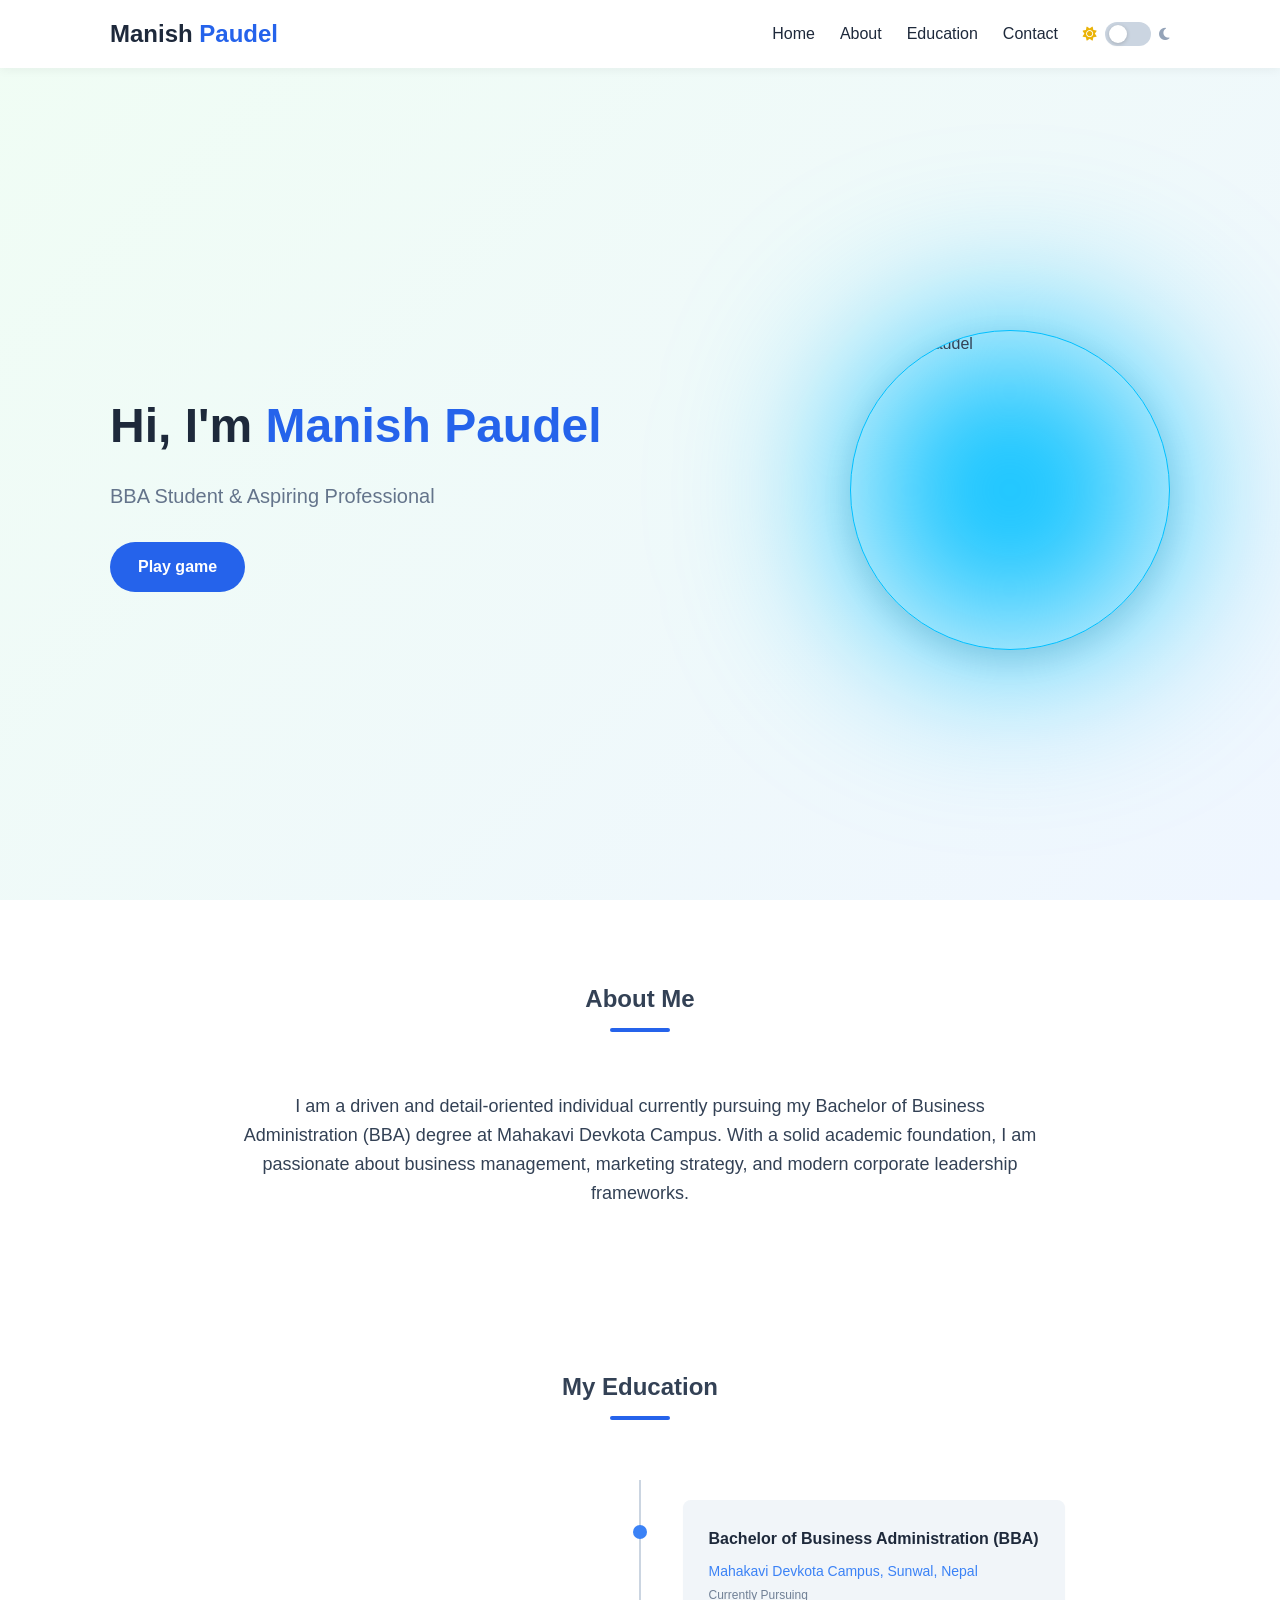
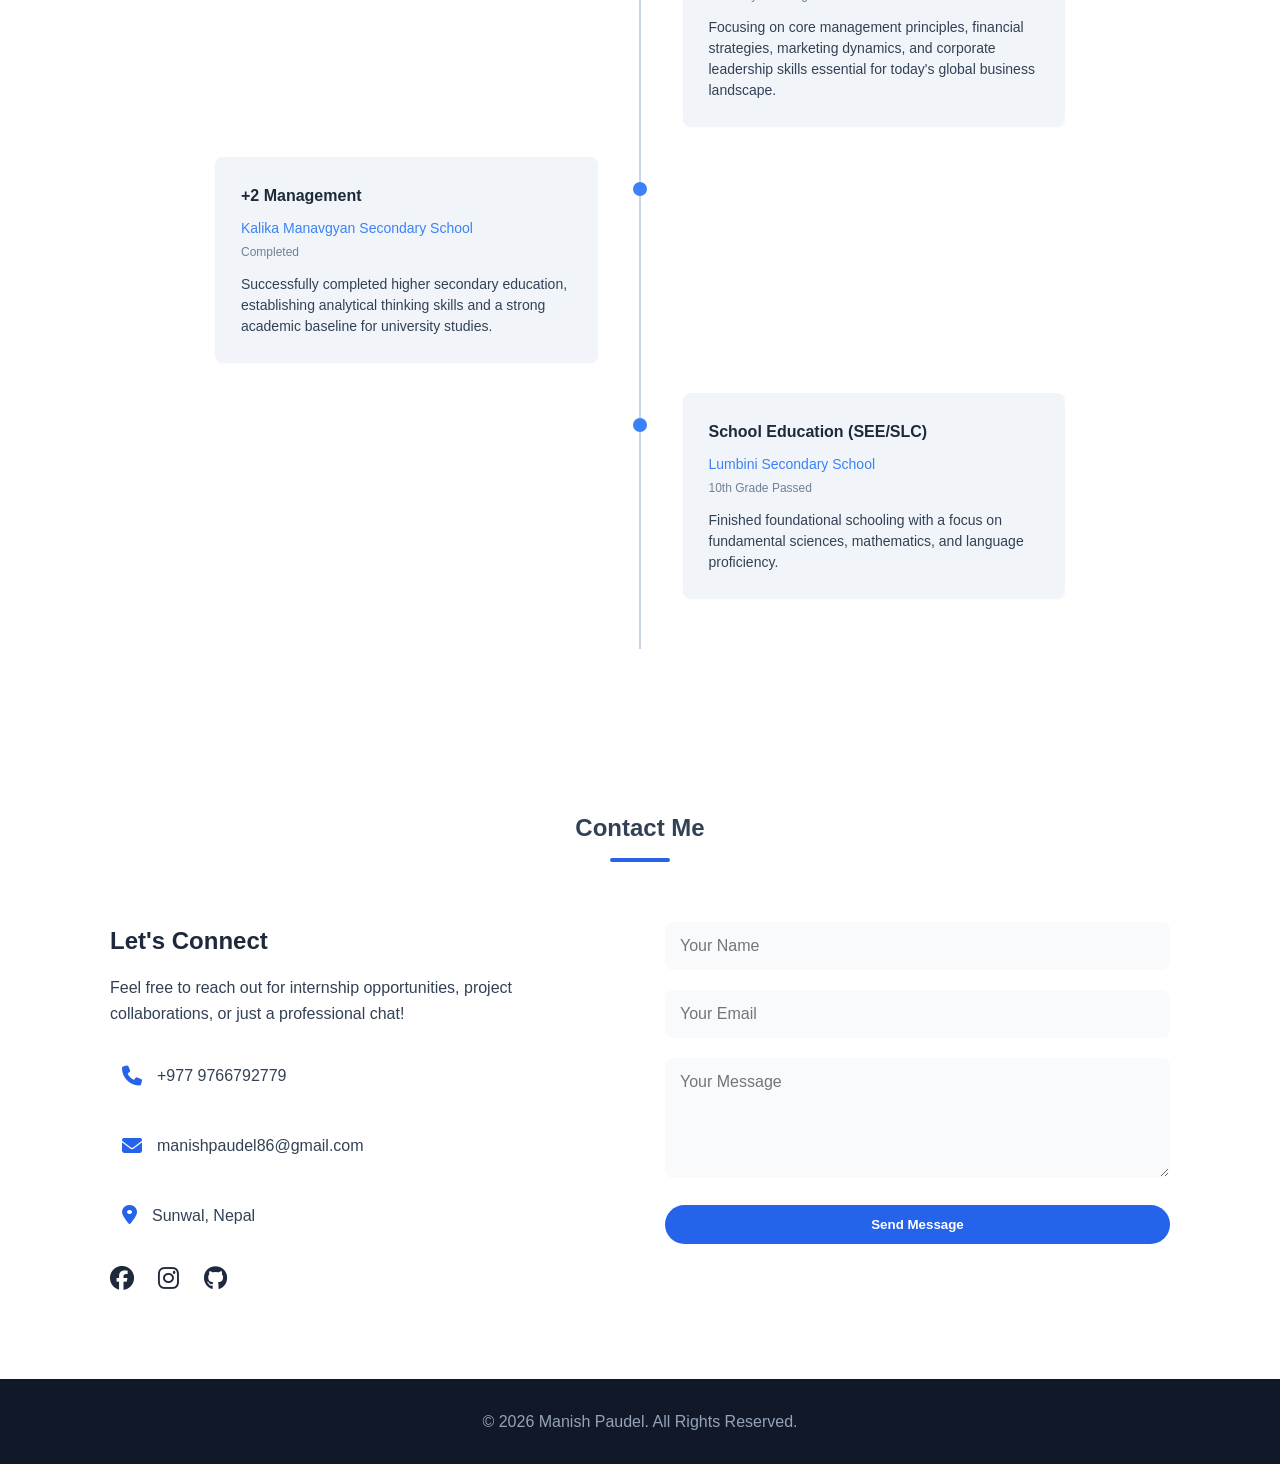
==== index.html @ f1aad5c8 "Launcching" ====
<!DOCTYPE html>
<html lang="en">
<head>
    <meta charset="UTF-8">
    <meta name="viewport" content="width=device-width, initial-scale=1.0">
    <title>Manish Paudel | Portfolio</title>
    <link rel="stylesheet" href="style.css">
    <link rel="stylesheet" href="https://cdnjs.cloudflare.com/ajax/libs/font-awesome/6.4.0/css/all.min.css">
</head>
<body>

    <header>
        <nav class="navbar">
            
            <button class="menu-toggle" id="mobile-menu-btn" aria-label="Toggle navigation Menu">
                <i class="fa-solid fa-bars"></i>
            </button>

            <div class="logo">Manish <span>Paudel</span></div>
            
            <div class="nav-controls-mobile">
                <i class="fa-solid fa-sun switch-label-icon sun"></i>
                <button id="theme-toggle-mobile" class="custom-switch-btn" aria-label="Toggle dark mode">
                    <span class="switch-knob"></span>
                </button>
                <i class="fa-solid fa-moon switch-label-icon moon"></i>
            </div>

            <ul class="nav-links" id="nav-menu">
                <li><a href="#hero" class="nav-item">Home</a></li>
                <li><a href="#about" class="nav-item">About</a></li>
                <li><a href="#education" class="nav-item">Education</a></li>
                <li><a href="#contact" class="nav-item">Contact</a></li>
                
                <li class="pc-theme-li">
                    <div class="switch-wrapper-pc">
                        <i class="fa-solid fa-sun switch-label-icon sun"></i>
                        <button id="theme-toggle" class="custom-switch-btn" aria-label="Toggle dark mode">
                            <span class="switch-knob"></span>
                        </button>
                        <i class="fa-solid fa-moon switch-label-icon moon"></i>
                    </div>
                </li>
            </ul>
        </nav>
    </header>

    <section id="hero" class="hero-section">
        <div class="hero-container">
            <div class="hero-text pop-up">
                <h1>Hi, I'm <span class="highlight">Manish Paudel</span></h1>
                <p>BBA Student & Aspiring Professional</p>
                <a href="game.html" class="btn">Play game</a>
            </div>
        <div class="floating-box">
            <div class="glow"></div>
                <div class="hero-image pop-up">
                    <img src="manish.jpg" alt="Manish Paudel" class="profile-pic">
            </div>
        </div>
    </div>
    </section>

    <section id="about" class="about-section text-center">
        <div class="container pop-up">
            <h2>About Me</h2>
            <div class="heading-line"></div>
            <p>I am a driven and detail-oriented individual currently pursuing my Bachelor of Business Administration (BBA) degree at Mahakavi Devkota Campus. With a solid academic foundation, I am passionate about business management, marketing strategy, and modern corporate leadership frameworks.</p>
        </div>
    </section>

    <section id="education" class="education-section">
        <div class="container">
            <h2 class="text-center pop-up">My Education</h2>
            <div class="heading-line pop-up"></div>
            
            <div class="screenshot-timeline">
                <div class="timeline-line"></div>

                <div class="timeline-item right pop-up">
                    <div class="timeline-dot"></div>
                    <div class="timeline-content-card">
                        <h3>Bachelor of Business Administration (BBA)</h3>
                        <p class="institute">Mahakavi Devkota Campus, Sunwal, Nepal</p>
                        <p class="status-date">Currently Pursuing</p>
                        <p class="desc">Focusing on core management principles, financial strategies, marketing dynamics, and corporate leadership skills essential for today's global business landscape.</p>
                    </div>
                </div>

                <div class="timeline-item left pop-up">
                    <div class="timeline-dot"></div>
                    <div class="timeline-content-card">
                        <h3>+2 Management</h3>
                        <p class="institute">Kalika Manavgyan Secondary School</p>
                        <p class="status-date">Completed</p>
                        <p class="desc">Successfully completed higher secondary education, establishing analytical thinking skills and a strong academic baseline for university studies.</p>
                    </div>
                </div>

                <div class="timeline-item right pop-up">
                    <div class="timeline-dot"></div>
                    <div class="timeline-content-card">
                        <h3>School Education (SEE/SLC)</h3>
                        <p class="institute">Lumbini Secondary School</p>
                        <p class="status-date">10th Grade Passed</p>
                        <p class="desc">Finished foundational schooling with a focus on fundamental sciences, mathematics, and language proficiency.</p>
                    </div>
                </div>
            </div>
        </div>
    </section>

    <section id="contact" class="contact-section">
        <div class="container">
            <h2 class="text-center pop-up">Contact Me</h2>
            <div class="heading-line pop-up"></div>
            
            <div class="contact-container">
                <div class="contact-info pop-up">
                    <h3>Let's Connect</h3>
                    <p>Feel free to reach out for internship opportunities, project collaborations, or just a professional chat!</p>
                    
                    <a href="tel:+9779766792779" class="info-item-link">
                        <div class="info-item">
                            <i class="fa-solid fa-phone"></i>
                            <span>+977 9766792779</span>
                        </div>
                    </a>

                    <a href="mailto:manishpaudel86@gmail.com" class="info-item-link">
                        <div class="info-item">
                            <i class="fa-solid fa-envelope"></i>
                            <span>manishpaudel86@gmail.com</span>
                        </div>
                    </a>

                    <a href="https://maps.google.com" target="_blank" class="info-item-link">
                        <div class="info-item">
                            <i class="fa-solid fa-location-dot"></i>
                            <span>Sunwal, Nepal</span>
                        </div>
                    </a>

                    <div class="socials">
                        <a href="https://www.facebook.com/Paudel.Maniesh.728?rdid=DaDuUuYW0V916UXG&share_url=https%3A%2F%2Fwww.facebook.com%2Fshare%2F18ASvov1TF%2F"><i class="fa-brands fa-facebook"></i></a>
                        <a href="https://www.instagram.com/maniesh_paudel?igsh=MThoaHVmcm05dXhycg%3D%3D"><i class="fa-brands fa-instagram"></i></a>
                        <a href="https://github.com/manishpaudel-hub"><i class="fa-brands fa-github"></i></a>
                    </div>
                </div>

                <form class="contact-form pop-up" onsubmit="event.preventDefault();">
                    <div class="form-group">
                        <input type="text" placeholder="Your Name" required>
                    </div>
                    <div class="form-group">
                        <input type="email" placeholder="Your Email" required>
                    </div>
                    <div class="form-group">
                        <textarea rows="5" placeholder="Your Message" required></textarea>
                    </div>
                    <button type="submit" class="btn block">Send Message</button>
                </form>
            </div>
        </div>
    </section>

    <footer>
        <div class="footer-content text-center">
            <p>© 2026 Manish Paudel. All Rights Reserved.</p>
        </div>
    </footer>

    <script src="script.js"></script>
</body>
</html>
---- style.css ----
/* --- Global Reset & Variables --- */
* {
    margin: 0;
    padding: 0;
    box-sizing: border-box;
    font-family: 'Segoe UI', Tahoma, Geneva, Verdana, sans-serif;
    scroll-behavior: smooth;
    transition: background-color 0.3s ease, color 0.3s ease, border-color 0.3s ease, transform 0.3s ease;
}

/* Eye-Friendly Light Variables */
:root {
    --primary-color: #2563eb; 
    --secondary-color: #1e293b; 
    --light-bg: #f8fafc;
    --text-color: #334155;
    --white: #ffffff;
    --navbar-bg: rgba(255, 255, 255, 0.95);
    --card-bg: #f1f5f9;                 /* Matches light grey background from screenshot */
    --card-border: transparent;
    --form-bg: #f8fafc;
    --switch-bg: #cbd5e1;
    --switch-knob-bg: #ffffff;
    --icon-sun-color: #eab308;
    --icon-moon-color: #94a3b8;
    --timeline-line-color: #cbd5e1;
}

/* Eye-Friendly Matte Dark Variables */
[data-theme="dark"] {
    --primary-color: #38bdf8;
    --secondary-color: #f8fafc;
    --light-bg: #121212;
    --text-color: #cbd5e1;
    --white: #1e1e1e;
    --navbar-bg: rgba(24, 24, 24, 0.96);
    --card-bg: #1e1e1e;                 /* Sleek dark cards */
    --card-border: rgba(255, 255, 255, 0.08);
    --form-bg: #2d2d2d;
    --switch-bg: #334155;
    --switch-knob-bg: #38bdf8;
    --icon-sun-color: #475569;
    --icon-moon-color: #38bdf8;
    --timeline-line-color: #334155;
}

body {
    background-color: var(--light-bg);
    color: var(--text-color);
    overflow-x: hidden;
    line-height: 1.6;
}

.container {
    max-width: 1100px;
    margin: 0 auto;
    padding: 80px 20px;
}

.text-center { text-align: center; }
.highlight { color: var(--primary-color); }

.heading-line {
    width: 60px;
    height: 4px;
    background-color: var(--primary-color);
    margin: 10px auto 60px auto;
    border-radius: 2px;
}

/* --- Header / Navbar Layout --- */
header {
    position: fixed;
    top: 0;
    width: 100%;
    background-color: var(--navbar-bg);
    box-shadow: 0 2px 10px rgba(0, 0, 0, 0.05);
    backdrop-filter: blur(8px);
    z-index: 1000;
}

.navbar {
    display: flex;
    justify-content: space-between;
    align-items: center;
    max-width: 1100px;
    margin: 0 auto;
    padding: 15px 20px;
}

.logo {
    font-size: 24px;
    font-weight: 700;
    color: var(--secondary-color);
}
.logo span { color: var(--primary-color); }

/* Hidden on desktop wrapper */
.nav-controls-mobile {
    display: none;
    align-items: center;
    gap: 8px;
}

.nav-links {
    display: flex;
    list-style: none;
    align-items: center;
}

.nav-links li { margin-left: 25px; }
.nav-links a {
    text-decoration: none;
    color: var(--secondary-color);
    font-weight: 500;
    transition: color 0.3s ease;
}
.nav-links a:hover { color: var(--primary-color); }

/* --- Theme Toggle Switch Design (With Symbols Adjacent) --- */
.switch-wrapper-pc {
    display: flex;
    align-items: center;
    gap: 8px;
}

.custom-switch-btn {
    position: relative;
    width: 46px;
    height: 24px;
    background-color: var(--switch-bg);
    border: none;
    border-radius: 20px;
    cursor: pointer;
    padding: 2px;
    display: flex;
    align-items: center;
}

.switch-knob {
    position: absolute;
    width: 18px;
    height: 18px;
    background-color: var(--switch-knob-bg);
    border-radius: 50%;
    box-shadow: 0 1px 4px rgba(0,0,0,0.2);
    /* FIXED LOGIC: Light Mode is on the Left default position */
    transform: translateX(2px); 
    transition: transform 0.25s cubic-bezier(0.4, 0, 0.2, 1);
}

/* FIXED LOGIC: Dark Mode active forces moving circle knob to the Right */
[data-theme="dark"] .switch-knob {
    transform: translateX(24px);
}

.switch-label-icon {
    font-size: 14px;
}
.switch-label-icon.sun { color: var(--icon-sun-color); }
.switch-label-icon.moon { color: var(--icon-moon-color); }

/* Hamburger Menu Icon */
.menu-toggle {
    display: none;
    font-size: 22px;
    background: none;
    border: none;
    color: var(--secondary-color);
    cursor: pointer;
}

/* --- Buttons --- */
.btn {
    display: inline-block;
    padding: 12px 28px;
    background-color: var(--primary-color);
    color: #ffffff !important;
    text-decoration: none;
    border-radius: 30px;
    font-weight: 600;
    border: none;
    cursor: pointer;
}
.btn:hover {
    transform: translateY(-3px);
    box-shadow: 0 5px 15px rgba(37, 99, 235, 0.3);
}
.btn.block { width: 100%; text-align: center; }

/* --- Hero Showcase Section --- */
.hero-section {
    min-height: 100vh;
    display: flex;
    align-items: center;
    background: linear-gradient(135deg, #f0fdf4 0%, #eff6ff 100%);
    padding-top: 80px;
}
[data-theme="dark"] .hero-section {
    background: linear-gradient(135deg, #121212 0%, #1c1c1c 100%);
}

.hero-container {
    display: flex;
    justify-content: space-between;
    align-items: center;
    max-width: 1100px;
    margin: 0 auto;
    padding: 0 20px;
    width: 100%;
}

.hero-text h1 {
    font-size: 48px;
    color: var(--secondary-color);
    margin-bottom: 15px;
}
.hero-text p {
    font-size: 20px;
    margin-bottom: 30px;
    color: #64748b;
}


.floating-box{
    position:relative;

    animation: float 4.5s ease-in-out infinite;
}


.glow{
    position:absolute;

    width:250px;
    height:250px;

    background:#00bfff;

    border-radius:50%;

    filter: blur(80px);

    opacity:200;

    top:50%;
    left:50%;

    transform:translate(-50%, -50%);

        box-shadow:
    0 0 40px #00bfff,
    0 0 80px #00bfff,
    0 0 120px #00bfff;
}

.hero-image {
    display: flex;
    justify-content: center;
    align-items: center;
    z-index: 1;
}

.profile-pic {
    width: 320px;
    height: 320px;
    object-fit: cover;
    box-shadow: 0 10px 30px rgba(0,0,0,0.1);
    border: 1px solid #00bfff;
    border-radius: 50%;
    animation: float 4.5s ease-in-out infinite;
}

@keyframes float {

    0%{
        transform: translateY(0px);
    }

    50%{
        transform: translateY(-30px);
    }

    100%{
        transform: translateY(0px);
    }
}

/* --- About Profile Layout --- */
.about-section { background-color: var(--white); }
.about-section p {
    max-width: 800px;
    margin: 0 auto;
    font-size: 18px;
    color: var(--text-color);
}

/* --- RE-CODED EDUCATION DESIGN MATCHING YOUR SCREENSHOT --- */
.education-section {
    background-color: var(--white);
    position: relative;
}
[data-theme="dark"] .education-section {
    background-color: var(--light-bg);
}

.screenshot-timeline {
    position: relative;
    max-width: 850px;
    margin: 0 auto;
    padding: 20px 0;
}

/* Vertical Center Line Spine */
.timeline-line {
    position: absolute;
    left: 50%;
    top: 0;
    bottom: 0;
    width: 2px;
    background-color: var(--timeline-line-color);
    transform: translateX(-50%);
}

.timeline-item {
    position: relative;
    width: 50%;
    margin-bottom: 30px;
}

/* Center circle Node Dots */
.timeline-dot {
    position: absolute;
    right: -7px;
    top: 25px;
    width: 14px;
    height: 14px;
    background-color: #3b82f6;
    border-radius: 50%;
    z-index: 5;
}
.timeline-item.right .timeline-dot {
    left: -7px;
    right: auto;
}

/* Content cards setup styling */
.timeline-content-card {
    background-color: var(--card-bg);
    padding: 25px;
    border-radius: 8px;
    border: 1px solid var(--card-border);
    width: 90%;
    box-shadow: 0 1px 3px rgba(0,0,0,0.02);
}

.timeline-item.left {
    left: 0;
    display: flex;
    justify-content: flex-start;
}
.timeline-item.right {
    left: 50%;
    display: flex;
    justify-content: flex-end;
}

.timeline-content-card h3 {
    font-size: 16px;
    color: var(--secondary-color);
    font-weight: 600;
    margin-bottom: 8px;
}
.timeline-content-card .institute {
    font-size: 14px;
    color: #3b82f6;              /* Precise blue color match from upload picture */
    font-weight: 500;
    margin-bottom: 4px;
}
.timeline-content-card .status-date {
    font-size: 12px;
    color: #718096;
    margin-bottom: 12px;
}
.timeline-content-card .desc {
    font-size: 14px;
    color: var(--text-color);
    line-height: 1.5;
}

/* --- Contact & App Handlers --- */
.contact-section { background-color: var(--white); }
[data-theme="dark"] .contact-section { background-color: var(--white); }
.contact-container {
    display: grid;
    grid-template-columns: 1fr 1fr;
    gap: 50px;
    margin-top: 20px;
}

.contact-info h3 { font-size: 24px; color: var(--secondary-color); margin-bottom: 15px; }
.contact-info p { margin-bottom: 25px; }

.info-item-link { text-decoration: none; color: inherit; }
.info-item {
    display: flex;
    align-items: center;
    margin-bottom: 20px;
    padding: 12px;
    border-radius: 8px;
}
.info-item-link:hover .info-item {
    background-color: var(--light-bg);
    color: var(--primary-color);
}
.info-item i { font-size: 20px; color: var(--primary-color); margin-right: 15px; }

.socials a {
    font-size: 24px;
    color: var(--secondary-color);
    margin-right: 20px;
}
.socials a:hover { color: var(--primary-color); }

.contact-form .form-group { margin-bottom: 20px; }
.contact-form input, .contact-form textarea {
    width: 100%;
    padding: 14px;
    border: 1px solid var(--card-border);
    border-radius: 8px;
    font-size: 16px;
    outline: none;
    background-color: var(--form-bg);
    color: var(--text-color);
}
.contact-form input:focus, .contact-form textarea:focus { border-color: var(--primary-color); }

/* --- Footer Area --- */
footer {
    background-color: #111827;
    color: #94a3b8;
    padding: 30px 20px;
}

/* --- Scroll Animation Framework --- */
.pop-up {
    opacity: 0;
    transform: translateY(30px);
    transition: opacity 0.5s ease, transform 0.5s ease;
}
.pop-up.active {
    opacity: 1;
    transform: translateY(0);
}

/* --- MOBILE & LAPTOP RESPONSIVE MEDIA BREAKPOINTS --- */
@media (max-width: 768px) {
    .container { padding: 50px 20px; }
    
    /* Config Layout swaps: Display mobile controls, activate layout toggling views */
    .pc-theme-li { display: none; }
    .menu-toggle { display: block; }
    .nav-controls-mobile { display: flex; }

    /* Order Adjustments: Switch on left, Logo middle, Controls right */
    .navbar {
        padding: 12px 15px;
    }
    .menu-toggle { order: 1; }
    .logo { order: 2; margin-left: 15px; margin-right: auto;}
    .nav-controls-mobile { order: 3; }

    .heading-line { margin-bottom: 45px; }

    /* FIXED: Mobile Navigation Menu takes up only 70% space partial size width drawer */
    .nav-links {
        position: absolute;
        top: 60px;
        left: -100%;
        width: 70%; /* Takes only partial screen width portion as requested */
        height: calc(100vh - 60px);
        background-color: var(--navbar-bg);
        flex-direction: column;
        align-items: flex-start;
        padding: 40px 30px;
        transition: left 0.35s cubic-bezier(0.4, 0, 0.2, 1);
        box-shadow: 5px 0 15px rgba(0, 0, 0, 0.1);
        border-top: 1px solid var(--card-border);
    }
    
    .nav-links.mobile-active { left: 0; }
    .nav-links li { margin: 15px 0; margin-left: 0; }
    .nav-links a { font-size: 18px; width: 100%; }

    /* Hero Responsive Blocks */
    .hero-container {
        flex-direction: column-reverse;
        text-align: center;
        padding-top: 20px;
        gap: 15px;
    }
    .hero-text h1 { font-size: 30px; }
    .hero-text p { font-size: 16px; }
    
    .hero-image { max-width: 240px; margin-bottom: 10px; }
    .profile-pic { width: 100%; height: auto; max-width: 240px; }

    /* Convert Education Spine Timeline layout to single linear full-column block row on mobile */
    .timeline-line { left: 16px; }
    .timeline-item { width: 100%; margin-bottom: 25px; }
    .timeline-item.left, .timeline-item.right { left: 0; justify-content: flex-end; }
    .timeline-content-card { width: calc(100% - 35px); }
    .timeline-dot { left: 9px !important; right: auto !important; top: 22px; }

    /* Form contact layout */
    .contact-container { grid-template-columns: 1fr; gap: 35px; }
    .contact-info { text-align: center; }
    .info-item { justify-content: center; }
}

@media (max-width: 480px) {
    .nav-links { width: 80%; } /* Handles ultra small device screen portions cleanly */
    .hero-text h1 { font-size: 24px; }
    .hero-image, .profile-pic { max-width: 180px; }
}
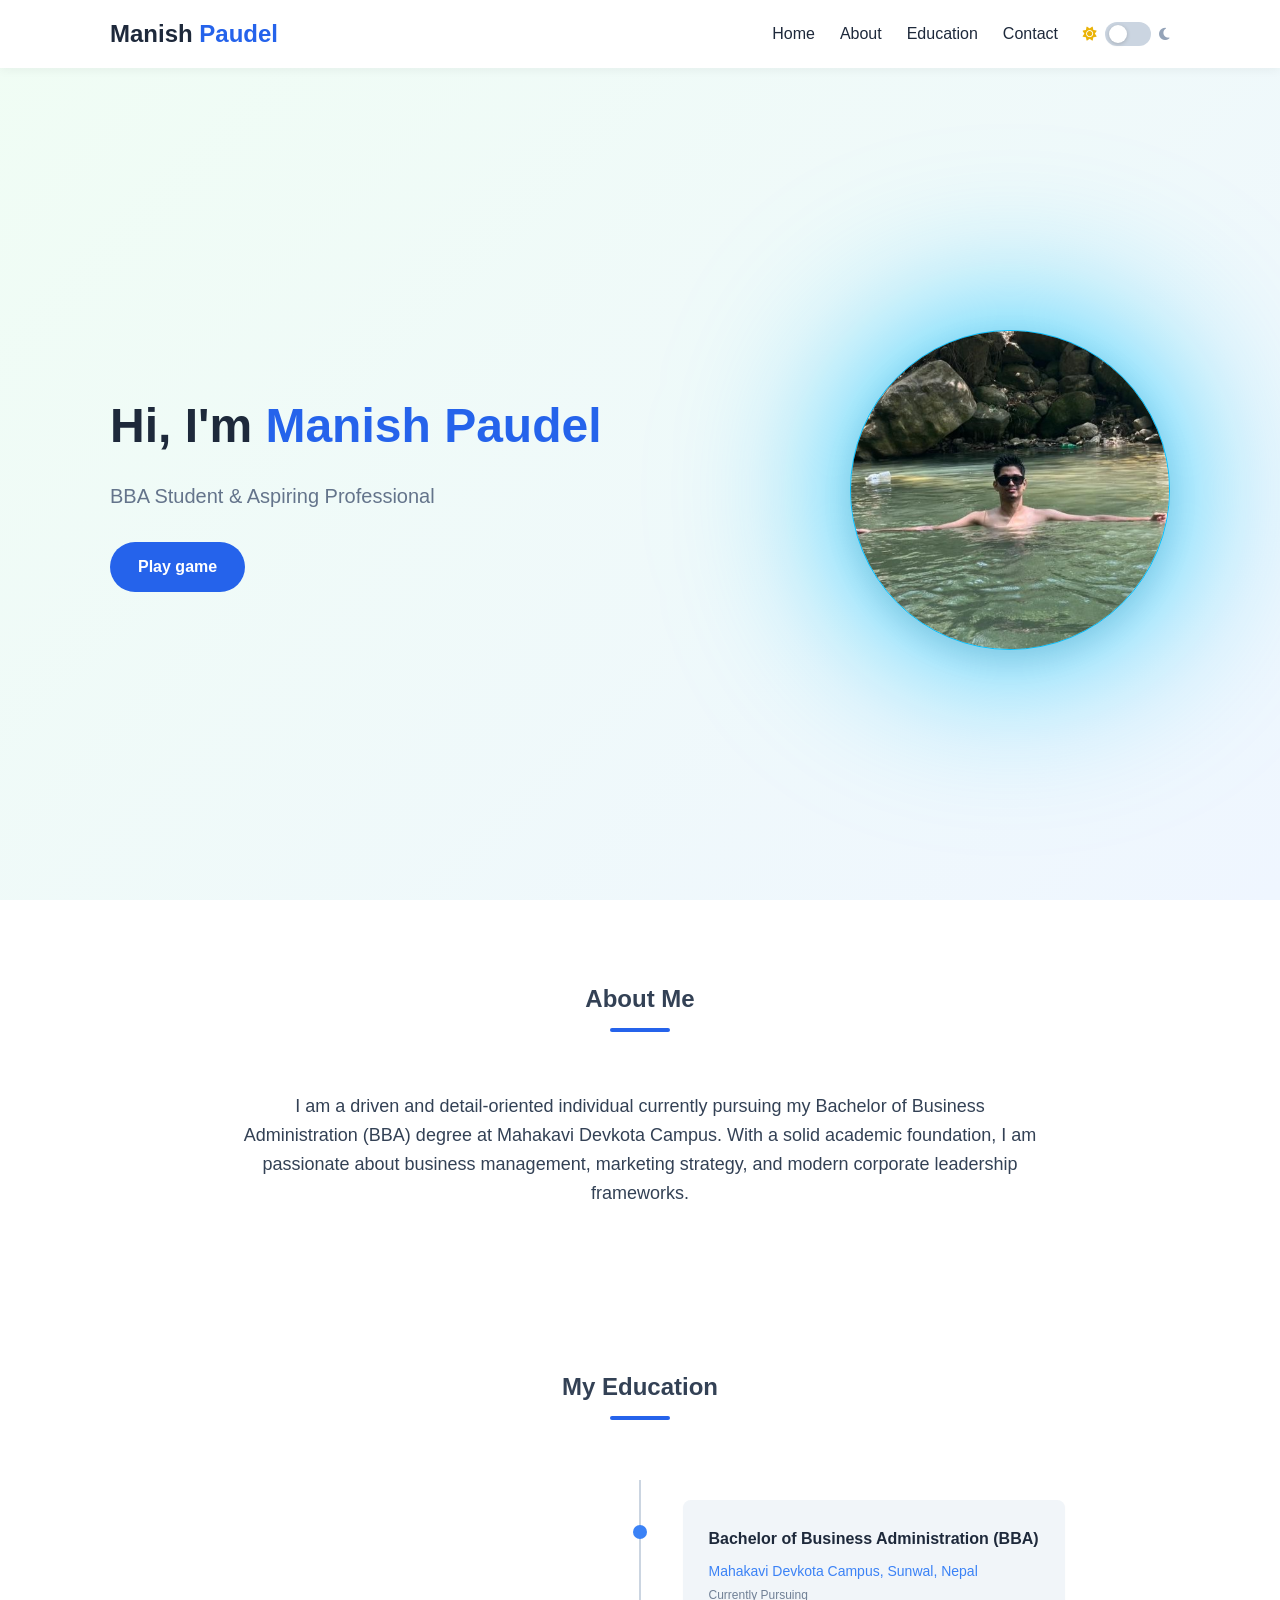
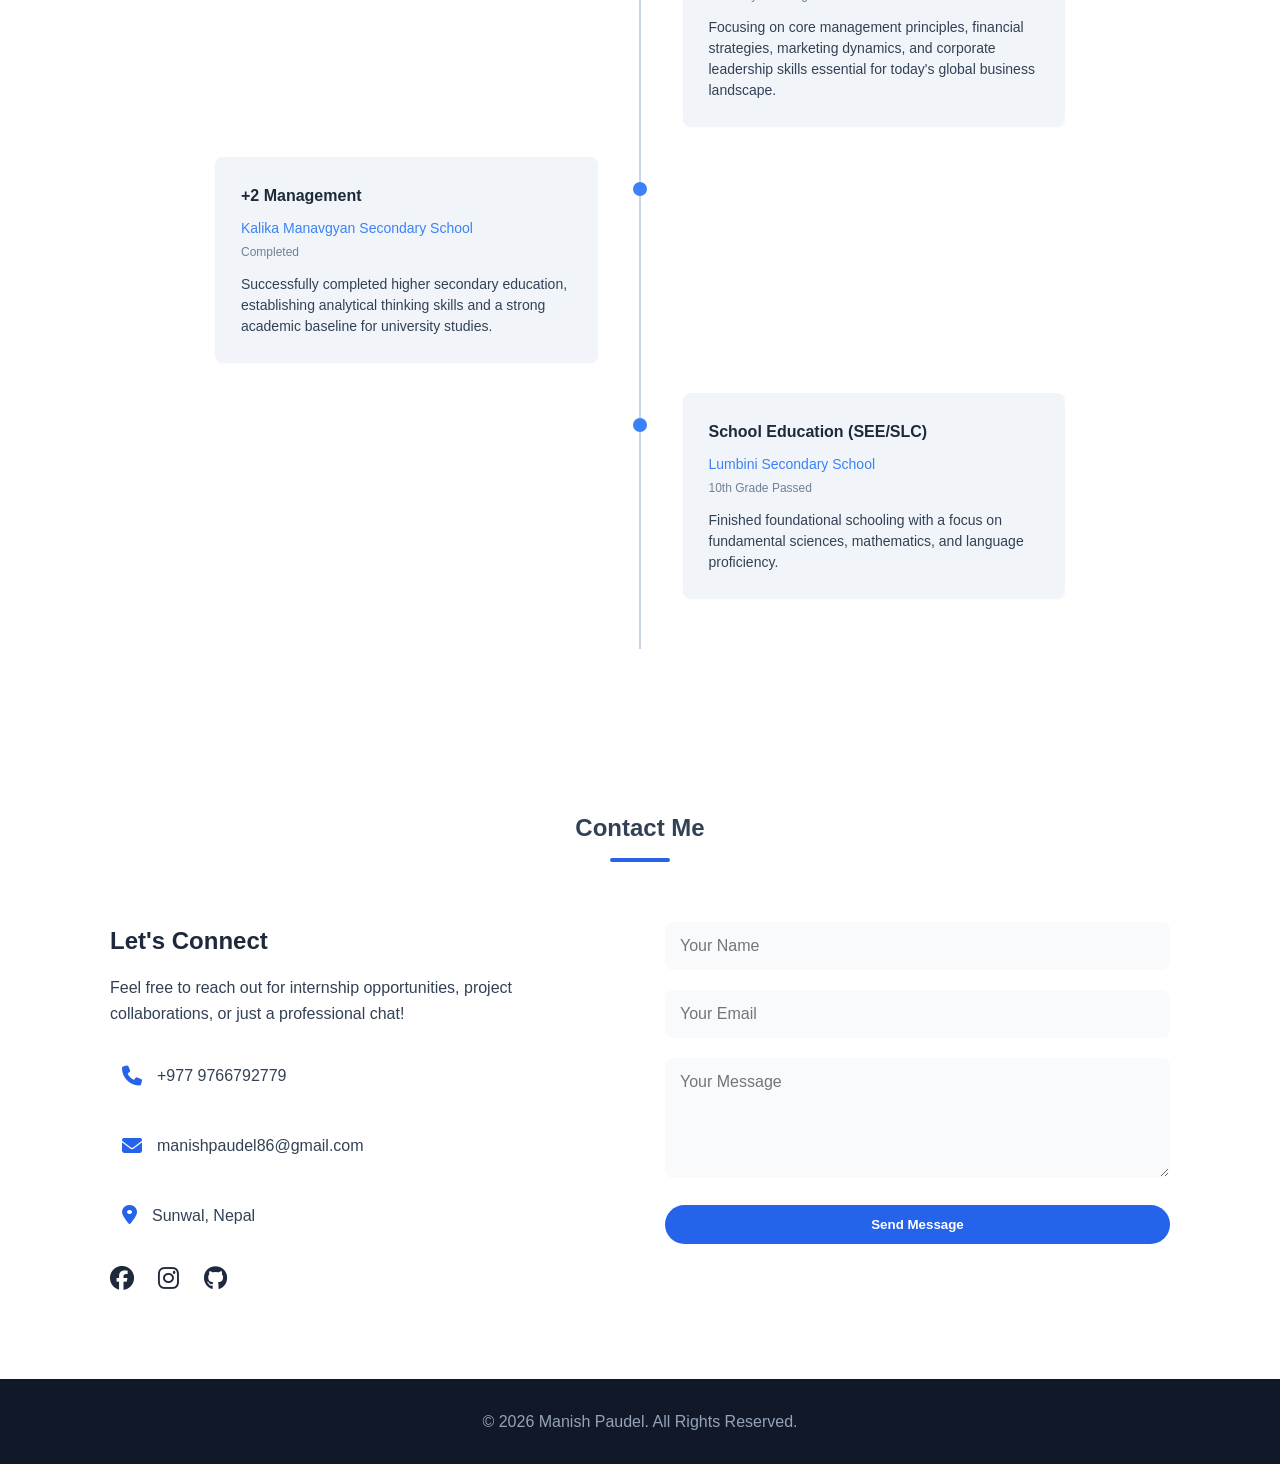
==== commit 9e1d501b: "Fix pic bug" ====
--- a/index.html
+++ b/index.html
@@ -55,7 +55,7 @@
         <div class="floating-box">
             <div class="glow"></div>
                 <div class="hero-image pop-up">
-                    <img src="manish.jpg" alt="Manish Paudel" class="profile-pic">
+                    <img src="manish.jpeg" alt="Manish Paudel" class="profile-pic">
             </div>
         </div>
     </div>
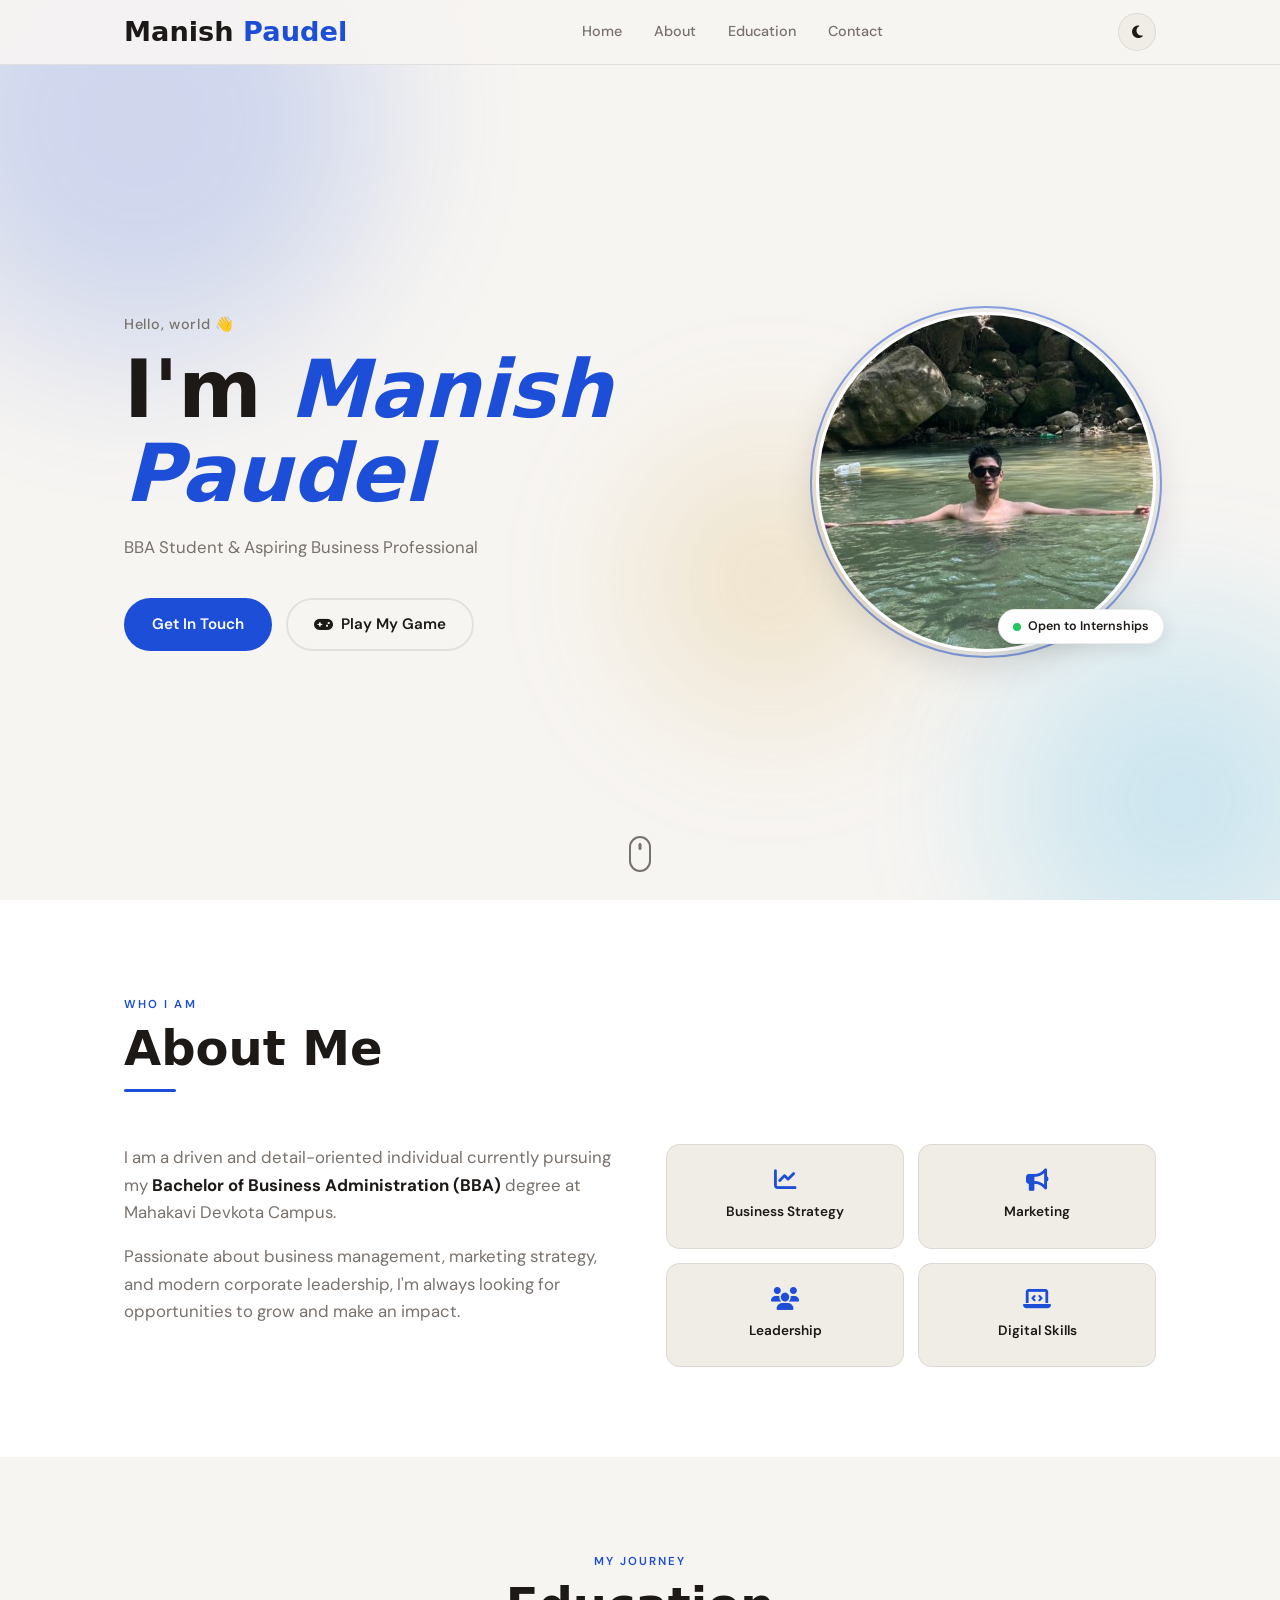
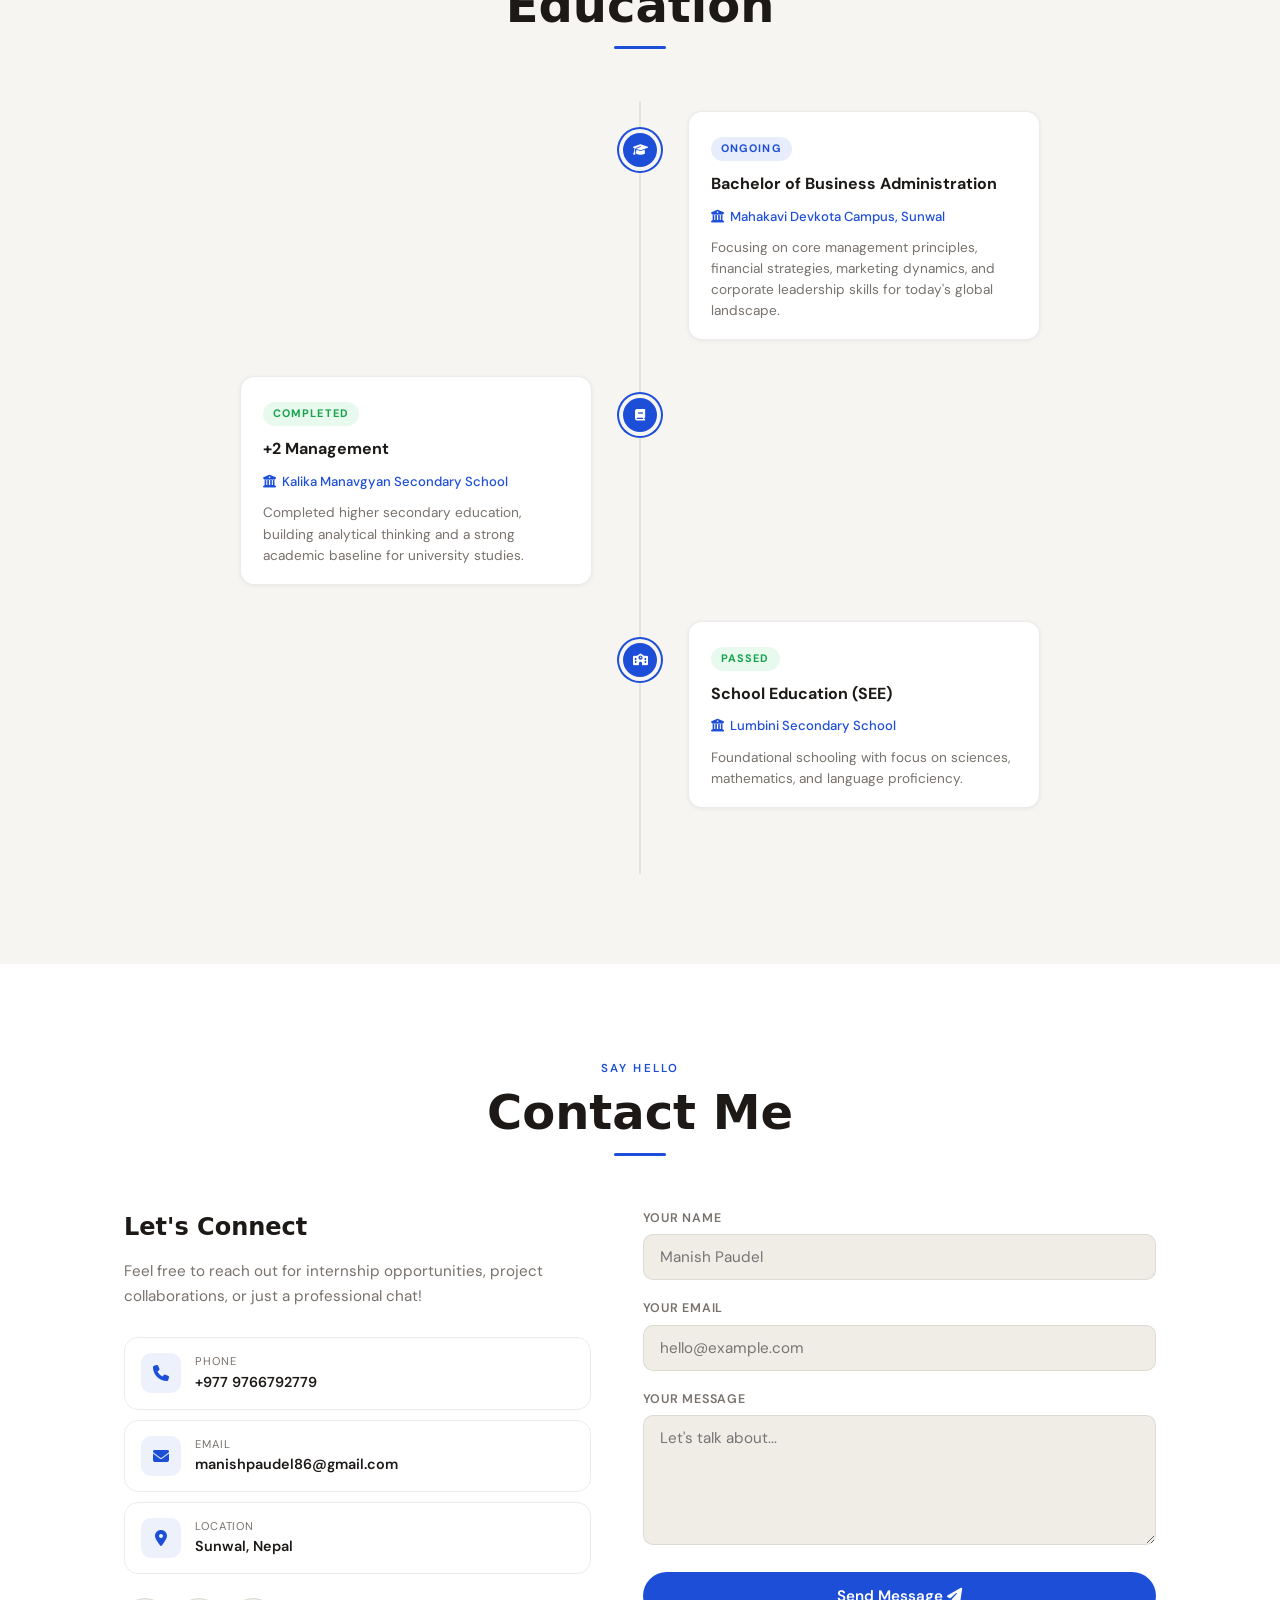
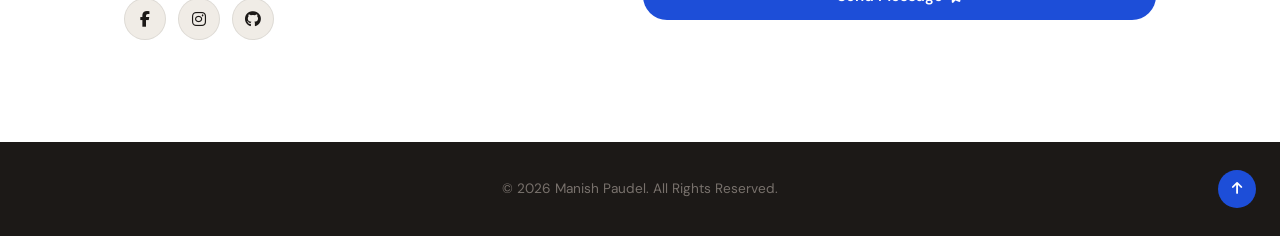
==== commit 52e5fb1c: "Launching new version" ====
--- a/index.html
+++ b/index.html
@@ -5,160 +5,241 @@
     <meta name="viewport" content="width=device-width, initial-scale=1.0">
     <title>Manish Paudel | Portfolio</title>
     <link rel="stylesheet" href="style.css">
+    <link rel="preconnect" href="https://fonts.googleapis.com">
+    <link rel="preconnect" href="https://fonts.gstatic.com" crossorigin>
+    <link href="https://fonts.googleapis.com/css2?family=Playfair+Display:wght@700;900&family=DM+Sans:wght@300;400;500;600&display=swap" rel="stylesheet">
     <link rel="stylesheet" href="https://cdnjs.cloudflare.com/ajax/libs/font-awesome/6.4.0/css/all.min.css">
 </head>
 <body>
 
+    <!-- ============ NAVBAR ============ -->
     <header>
         <nav class="navbar">
-            
             <button class="menu-toggle" id="mobile-menu-btn" aria-label="Toggle navigation Menu">
                 <i class="fa-solid fa-bars"></i>
             </button>
-
-            <div class="logo">Manish <span>Paudel</span></div>
-            
-            <div class="nav-controls-mobile">
-                <i class="fa-solid fa-sun switch-label-icon sun"></i>
-                <button id="theme-toggle-mobile" class="custom-switch-btn" aria-label="Toggle dark mode">
-                    <span class="switch-knob"></span>
+            <div class="logo">Manish<span> Paudel</span></div>
+            <ul class="nav-links" id="nav-menu">
+                <li><a href="#hero"      class="nav-item">Home</a></li>
+                <li><a href="#about"     class="nav-item">About</a></li>
+                <li><a href="#education" class="nav-item">Education</a></li>
+                <li><a href="#contact"   class="nav-item">Contact</a></li>
+            </ul>
+            <div class="nav-right">
+                <button id="theme-toggle" class="theme-btn" aria-label="Toggle dark mode">
+                    <i class="fa-solid fa-moon icon-moon"></i>
+                    <i class="fa-solid fa-sun icon-sun"></i>
                 </button>
-                <i class="fa-solid fa-moon switch-label-icon moon"></i>
-            </div>
-
-            <ul class="nav-links" id="nav-menu">
-                <li><a href="#hero" class="nav-item">Home</a></li>
-                <li><a href="#about" class="nav-item">About</a></li>
-                <li><a href="#education" class="nav-item">Education</a></li>
-                <li><a href="#contact" class="nav-item">Contact</a></li>
-                
-                <li class="pc-theme-li">
-                    <div class="switch-wrapper-pc">
-                        <i class="fa-solid fa-sun switch-label-icon sun"></i>
-                        <button id="theme-toggle" class="custom-switch-btn" aria-label="Toggle dark mode">
-                            <span class="switch-knob"></span>
-                        </button>
-                        <i class="fa-solid fa-moon switch-label-icon moon"></i>
-                    </div>
-                </li>
-            </ul>
+            </div>
         </nav>
     </header>
 
+    <!-- ============ HERO ============ -->
     <section id="hero" class="hero-section">
+        <!-- Decorative blobs (CSS-only, no JS cost) -->
+        <div class="blob blob-1" aria-hidden="true"></div>
+        <div class="blob blob-2" aria-hidden="true"></div>
+        <div class="blob blob-3" aria-hidden="true"></div>
+
         <div class="hero-container">
             <div class="hero-text pop-up">
-                <h1>Hi, I'm <span class="highlight">Manish Paudel</span></h1>
-                <p>BBA Student & Aspiring Professional</p>
-                <a href="game.html" class="btn">Play game</a>
-            </div>
-        <div class="floating-box">
-            <div class="glow"></div>
-                <div class="hero-image pop-up">
-                    <img src="manish.jpeg" alt="Manish Paudel" class="profile-pic">
-            </div>
-        </div>
-    </div>
-    </section>
-
-    <section id="about" class="about-section text-center">
-        <div class="container pop-up">
-            <h2>About Me</h2>
-            <div class="heading-line"></div>
-            <p>I am a driven and detail-oriented individual currently pursuing my Bachelor of Business Administration (BBA) degree at Mahakavi Devkota Campus. With a solid academic foundation, I am passionate about business management, marketing strategy, and modern corporate leadership frameworks.</p>
-        </div>
-    </section>
-
+                <p class="hero-eyebrow">Hello, world 👋</p>
+                <h1>I'm <span class="highlight">Manish<br>Paudel</span></h1>
+                <p class="hero-sub">BBA Student &amp; Aspiring Business Professional</p>
+                <div class="hero-cta-row">
+                    <a href="#contact" class="btn btn-primary">Get In Touch</a>
+                    <a href="game.html" class="btn btn-ghost">
+                        <i class="fa-solid fa-gamepad"></i> Play My Game
+                    </a>
+                </div>
+            </div>
+            <div class="hero-image-wrap pop-up">
+                <div class="avatar-ring"></div>
+                <div class="avatar-glow" aria-hidden="true"></div>
+                <img src="manish.jpeg" alt="Manish Paudel" class="profile-pic">
+                <div class="status-badge">
+                    <span class="status-dot"></span> Open to Internships
+                </div>
+            </div>
+        </div>
+
+        <div class="scroll-hint" aria-hidden="true">
+            <span></span>
+        </div>
+    </section>
+
+    <!-- ============ ABOUT ============ -->
+    <section id="about" class="about-section">
+        <div class="container">
+            <div class="section-header pop-up">
+                <span class="section-tag">Who I am</span>
+                <h2>About Me</h2>
+                <div class="heading-line"></div>
+            </div>
+            <div class="about-grid pop-up">
+                <div class="about-text">
+                    <p>I am a driven and detail-oriented individual currently pursuing my <strong>Bachelor of Business Administration (BBA)</strong> degree at Mahakavi Devkota Campus.</p>
+                    <p>Passionate about business management, marketing strategy, and modern corporate leadership, I'm always looking for opportunities to grow and make an impact.</p>
+                </div>
+                <div class="about-cards">
+                    <div class="skill-card">
+                        <i class="fa-solid fa-chart-line"></i>
+                        <span>Business Strategy</span>
+                    </div>
+                    <div class="skill-card">
+                        <i class="fa-solid fa-bullhorn"></i>
+                        <span>Marketing</span>
+                    </div>
+                    <div class="skill-card">
+                        <i class="fa-solid fa-users"></i>
+                        <span>Leadership</span>
+                    </div>
+                    <div class="skill-card">
+                        <i class="fa-solid fa-laptop-code"></i>
+                        <span>Digital Skills</span>
+                    </div>
+                </div>
+            </div>
+        </div>
+    </section>
+
+    <!-- ============ EDUCATION ============ -->
     <section id="education" class="education-section">
         <div class="container">
-            <h2 class="text-center pop-up">My Education</h2>
-            <div class="heading-line pop-up"></div>
-            
+            <div class="section-header pop-up text-center">
+                <span class="section-tag">My Journey</span>
+                <h2>Education</h2>
+                <div class="heading-line mx-auto"></div>
+            </div>
+
             <div class="screenshot-timeline">
                 <div class="timeline-line"></div>
 
                 <div class="timeline-item right pop-up">
-                    <div class="timeline-dot"></div>
+                    <div class="timeline-dot"><i class="fa-solid fa-graduation-cap"></i></div>
                     <div class="timeline-content-card">
-                        <h3>Bachelor of Business Administration (BBA)</h3>
-                        <p class="institute">Mahakavi Devkota Campus, Sunwal, Nepal</p>
-                        <p class="status-date">Currently Pursuing</p>
-                        <p class="desc">Focusing on core management principles, financial strategies, marketing dynamics, and corporate leadership skills essential for today's global business landscape.</p>
+                        <span class="edu-badge current">Ongoing</span>
+                        <h3>Bachelor of Business Administration</h3>
+                        <p class="institute"><i class="fa-solid fa-building-columns"></i> Mahakavi Devkota Campus, Sunwal</p>
+                        <p class="desc">Focusing on core management principles, financial strategies, marketing dynamics, and corporate leadership skills for today's global landscape.</p>
                     </div>
                 </div>
 
                 <div class="timeline-item left pop-up">
-                    <div class="timeline-dot"></div>
+                    <div class="timeline-dot"><i class="fa-solid fa-book"></i></div>
                     <div class="timeline-content-card">
+                        <span class="edu-badge done">Completed</span>
                         <h3>+2 Management</h3>
-                        <p class="institute">Kalika Manavgyan Secondary School</p>
-                        <p class="status-date">Completed</p>
-                        <p class="desc">Successfully completed higher secondary education, establishing analytical thinking skills and a strong academic baseline for university studies.</p>
+                        <p class="institute"><i class="fa-solid fa-building-columns"></i> Kalika Manavgyan Secondary School</p>
+                        <p class="desc">Completed higher secondary education, building analytical thinking and a strong academic baseline for university studies.</p>
                     </div>
                 </div>
 
                 <div class="timeline-item right pop-up">
-                    <div class="timeline-dot"></div>
+                    <div class="timeline-dot"><i class="fa-solid fa-school"></i></div>
                     <div class="timeline-content-card">
-                        <h3>School Education (SEE/SLC)</h3>
-                        <p class="institute">Lumbini Secondary School</p>
-                        <p class="status-date">10th Grade Passed</p>
-                        <p class="desc">Finished foundational schooling with a focus on fundamental sciences, mathematics, and language proficiency.</p>
-                    </div>
-                </div>
-            </div>
-        </div>
-    </section>
-
+                        <span class="edu-badge done">Passed</span>
+                        <h3>School Education (SEE)</h3>
+                        <p class="institute"><i class="fa-solid fa-building-columns"></i> Lumbini Secondary School</p>
+                        <p class="desc">Foundational schooling with focus on sciences, mathematics, and language proficiency.</p>
+                    </div>
+                </div>
+            </div>
+        </div>
+    </section>
+
+    <!-- ============ CONTACT ============ -->
     <section id="contact" class="contact-section">
         <div class="container">
-            <h2 class="text-center pop-up">Contact Me</h2>
-            <div class="heading-line pop-up"></div>
-            
+            <div class="section-header pop-up text-center">
+                <span class="section-tag">Say Hello</span>
+                <h2>Contact Me</h2>
+                <div class="heading-line mx-auto"></div>
+            </div>
+
             <div class="contact-container">
                 <div class="contact-info pop-up">
                     <h3>Let's Connect</h3>
                     <p>Feel free to reach out for internship opportunities, project collaborations, or just a professional chat!</p>
-                    
+
                     <a href="tel:+9779766792779" class="info-item-link">
                         <div class="info-item">
-                            <i class="fa-solid fa-phone"></i>
-                            <span>+977 9766792779</span>
+                            <div class="info-icon"><i class="fa-solid fa-phone"></i></div>
+                            <div>
+                                <small>Phone</small>
+                                <span>+977 9766792779</span>
+                            </div>
                         </div>
                     </a>
 
                     <a href="mailto:manishpaudel86@gmail.com" class="info-item-link">
                         <div class="info-item">
-                            <i class="fa-solid fa-envelope"></i>
-                            <span>manishpaudel86@gmail.com</span>
+                            <div class="info-icon"><i class="fa-solid fa-envelope"></i></div>
+                            <div>
+                                <small>Email</small>
+                                <span>manishpaudel86@gmail.com</span>
+                            </div>
                         </div>
                     </a>
 
-                    <a href="https://maps.google.com" target="_blank" class="info-item-link">
+                    <a href="https://maps.google.com/?q=Sunwal,Nepal" target="_blank" class="info-item-link">
                         <div class="info-item">
-                            <i class="fa-solid fa-location-dot"></i>
-                            <span>Sunwal, Nepal</span>
+                            <div class="info-icon"><i class="fa-solid fa-location-dot"></i></div>
+                            <div>
+                                <small>Location</small>
+                                <span>Sunwal, Nepal</span>
+                            </div>
                         </div>
                     </a>
 
                     <div class="socials">
-                        <a href="https://www.facebook.com/Paudel.Maniesh.728?rdid=DaDuUuYW0V916UXG&share_url=https%3A%2F%2Fwww.facebook.com%2Fshare%2F18ASvov1TF%2F"><i class="fa-brands fa-facebook"></i></a>
-                        <a href="https://www.instagram.com/maniesh_paudel?igsh=MThoaHVmcm05dXhycg%3D%3D"><i class="fa-brands fa-instagram"></i></a>
-                        <a href="https://github.com/manishpaudel-hub"><i class="fa-brands fa-github"></i></a>
-                    </div>
-                </div>
-
-                <form class="contact-form pop-up" onsubmit="event.preventDefault();">
+                        <a href="https://www.facebook.com/Paudel.Maniesh.728" aria-label="Facebook" target="_blank"><i class="fa-brands fa-facebook-f"></i></a>
+                        <a href="https://www.instagram.com/maniesh_paudel" aria-label="Instagram" target="_blank"><i class="fa-brands fa-instagram"></i></a>
+                        <a href="https://github.com/manishpaudel-hub" aria-label="GitHub" target="_blank"><i class="fa-brands fa-github"></i></a>
+                    </div>
+                </div>
+
+                <!-- 
+                    ========================================================
+                    HOW TO CONNECT THIS FORM TO RECEIVE EMAILS
+                    ========================================================
+                    Option A - Formspree (easiest, FREE):
+                    1. Go to https://formspree.io and sign up
+                    2. Create a new form, copy your form endpoint URL
+                    3. Replace action="YOUR_FORMSPREE_URL" below with it
+                    4. That's it! Submissions arrive in your email.
+
+                    Option B - EmailJS (free, no backend needed):
+                    1. Go to https://www.emailjs.com and sign up
+                    2. Connect your Gmail, create a template
+                    3. Use their JS SDK to send on submit (see script.js)
+
+                    Option C - Netlify Forms (if you host on Netlify, FREE):
+                    1. Host site on https://netlify.com (drag-and-drop deploy!)
+                    2. Add netlify attribute to your form tag: <form netlify>
+                    3. Netlify auto-captures all submissions in their dashboard
+                    ========================================================
+                -->
+                <form class="contact-form pop-up" id="contact-form"
+                      action="https://formspree.io/f/YOUR_FORM_ID"
+                      method="POST">
                     <div class="form-group">
-                        <input type="text" placeholder="Your Name" required>
+                        <label for="name">Your Name</label>
+                        <input type="text" id="name" name="name" placeholder="Manish Paudel" required>
                     </div>
                     <div class="form-group">
-                        <input type="email" placeholder="Your Email" required>
+                        <label for="email">Your Email</label>
+                        <input type="email" id="email" name="email" placeholder="hello@example.com" required>
                     </div>
                     <div class="form-group">
-                        <textarea rows="5" placeholder="Your Message" required></textarea>
-                    </div>
-                    <button type="submit" class="btn block">Send Message</button>
+                        <label for="message">Your Message</label>
+                        <textarea id="message" name="message" rows="5" placeholder="Let's talk about..." required></textarea>
+                    </div>
+                    <button type="submit" class="btn btn-primary block" id="submit-btn">
+                        <span class="btn-text">Send Message <i class="fa-solid fa-paper-plane"></i></span>
+                        <span class="btn-loading hidden"><i class="fa-solid fa-spinner fa-spin"></i> Sending…</span>
+                    </button>
+                    <p class="form-status" id="form-status" aria-live="polite"></p>
                 </form>
             </div>
         </div>
@@ -167,9 +248,10 @@
     <footer>
         <div class="footer-content text-center">
             <p>© 2026 Manish Paudel. All Rights Reserved.</p>
+            <a href="#hero" class="back-top" aria-label="Back to top"><i class="fa-solid fa-arrow-up"></i></a>
         </div>
     </footer>
 
     <script src="script.js"></script>
 </body>
-</html>+</html>
--- a/style.css
+++ b/style.css
@@ -1,525 +1,734 @@
-/* --- Global Reset & Variables --- */
-* {
-    margin: 0;
-    padding: 0;
+/* ============================================================
+   MANISH PAUDEL — PORTFOLIO CSS
+   Aesthetic: Editorial / Refined Minimal
+   Fonts: Playfair Display (headings) + DM Sans (body)
+   ============================================================ */
+
+/* ---------- Reset & Base ---------- */
+*, *::before, *::after {
+    margin: 0; padding: 0;
     box-sizing: border-box;
-    font-family: 'Segoe UI', Tahoma, Geneva, Verdana, sans-serif;
-    scroll-behavior: smooth;
-    transition: background-color 0.3s ease, color 0.3s ease, border-color 0.3s ease, transform 0.3s ease;
-}
-
-/* Eye-Friendly Light Variables */
+}
+
+/* GPU-composited transitions only — avoids layout/paint lag */
+* { transition: background-color .25s ease, color .25s ease, border-color .25s ease; }
+
+/* ---------- Design Tokens ---------- */
 :root {
-    --primary-color: #2563eb; 
-    --secondary-color: #1e293b; 
-    --light-bg: #f8fafc;
-    --text-color: #334155;
-    --white: #ffffff;
-    --navbar-bg: rgba(255, 255, 255, 0.95);
-    --card-bg: #f1f5f9;                 /* Matches light grey background from screenshot */
-    --card-border: transparent;
-    --form-bg: #f8fafc;
-    --switch-bg: #cbd5e1;
-    --switch-knob-bg: #ffffff;
-    --icon-sun-color: #eab308;
-    --icon-moon-color: #94a3b8;
-    --timeline-line-color: #cbd5e1;
-}
-
-/* Eye-Friendly Matte Dark Variables */
+    --c-bg:       #f7f5f2;
+    --c-surface:  #ffffff;
+    --c-card:     #f0ece6;
+    --c-border:   rgba(0,0,0,.08);
+    --c-text:     #1c1917;
+    --c-muted:    #78716c;
+    --c-accent:   #1d4ed8;
+    --c-accent2:  #0ea5e9;
+    --c-gold:     #ca8a04;
+    --navbar-bg:  rgba(247,245,242,.92);
+    --timeline-c: #d6d3cf;
+    --shadow-sm:  0 1px 4px rgba(0,0,0,.06);
+    --shadow-md:  0 4px 20px rgba(0,0,0,.10);
+    --shadow-lg:  0 12px 40px rgba(0,0,0,.14);
+    --r-card: 14px;
+    --r-pill: 100px;
+    --font-display: system-ui, -apple-system, BlinkMacSystemFont, sans-serif;
+    --font-body:    'DM Sans', 'Segoe UI', sans-serif;
+}
+
 [data-theme="dark"] {
-    --primary-color: #38bdf8;
-    --secondary-color: #f8fafc;
-    --light-bg: #121212;
-    --text-color: #cbd5e1;
-    --white: #1e1e1e;
-    --navbar-bg: rgba(24, 24, 24, 0.96);
-    --card-bg: #1e1e1e;                 /* Sleek dark cards */
-    --card-border: rgba(255, 255, 255, 0.08);
-    --form-bg: #2d2d2d;
-    --switch-bg: #334155;
-    --switch-knob-bg: #38bdf8;
-    --icon-sun-color: #475569;
-    --icon-moon-color: #38bdf8;
-    --timeline-line-color: #334155;
-}
+    --c-bg:       #0f0f0f;
+    --c-surface:  #181818;
+    --c-card:     #222222;
+    --c-border:   rgba(255,255,255,.07);
+    --c-text:     #f5f5f4;
+    --c-muted:    #a8a29e;
+    --c-accent:   #38bdf8;
+    --c-accent2:  #818cf8;
+    --navbar-bg:  rgba(15,15,15,.94);
+    --timeline-c: #2e2e2e;
+    --shadow-sm:  0 1px 4px rgba(0,0,0,.3);
+    --shadow-md:  0 4px 20px rgba(0,0,0,.4);
+    --shadow-lg:  0 12px 40px rgba(0,0,0,.5);
+}
+
+html { scroll-behavior: smooth; }
 
 body {
-    background-color: var(--light-bg);
-    color: var(--text-color);
+    font-family: var(--font-body);
+    background-color: var(--c-bg);
+    color: var(--c-text);
+    line-height: 1.65;
     overflow-x: hidden;
-    line-height: 1.6;
-}
-
-.container {
-    max-width: 1100px;
-    margin: 0 auto;
-    padding: 80px 20px;
-}
-
+    -webkit-font-smoothing: antialiased;
+}
+
+/* ---------- Utilities ---------- */
+.container { max-width: 1080px; margin: 0 auto; padding: 90px 24px; }
 .text-center { text-align: center; }
-.highlight { color: var(--primary-color); }
+.mx-auto { margin-left: auto; margin-right: auto; }
+.hidden { display: none !important; }
+.highlight { color: var(--c-accent); font-style: italic; }
+
+.section-tag {
+    display: inline-block;
+    font-size: .72rem;
+    font-weight: 600;
+    letter-spacing: .18em;
+    text-transform: uppercase;
+    color: var(--c-accent);
+    margin-bottom: 8px;
+}
+
+.section-header { margin-bottom: 52px; }
+.section-header h2 {
+    font-family: var(--font-display);
+    font-size: clamp(2rem, 5vw, 3rem);
+    font-weight: 900;
+    line-height: 1.1;
+    color: var(--c-text);
+}
 
 .heading-line {
-    width: 60px;
-    height: 4px;
-    background-color: var(--primary-color);
-    margin: 10px auto 60px auto;
+    width: 52px; height: 3px;
+    background: var(--c-accent);
     border-radius: 2px;
-}
-
-/* --- Header / Navbar Layout --- */
+    margin-top: 14px;
+}
+
+/* ---------- Buttons ---------- */
+.btn {
+    display: inline-flex;
+    align-items: center;
+    gap: 8px;
+    padding: 12px 26px;
+    font-family: var(--font-body);
+    font-size: .95rem;
+    font-weight: 600;
+    border-radius: var(--r-pill);
+    cursor: pointer;
+    border: 2px solid transparent;
+    text-decoration: none;
+    /* only transform — no layout repaint */
+    transition: transform .2s ease, box-shadow .2s ease, background-color .2s ease;
+    will-change: transform;
+}
+.btn:hover { transform: translateY(-2px); }
+.btn:active { transform: translateY(0); }
+
+.btn-primary {
+    background: var(--c-accent);
+    color: #fff !important;
+}
+.btn-primary:hover { box-shadow: 0 6px 24px rgba(29,78,216,.35); }
+
+.btn-ghost {
+    background: transparent;
+    border-color: var(--c-border);
+    color: var(--c-text) !important;
+}
+[data-theme="dark"] .btn-ghost { border-color: var(--c-border); }
+.btn-ghost:hover { border-color: var(--c-accent); color: var(--c-accent) !important; }
+
+.btn.block { width: 100%; justify-content: center; }
+
+/* ---------- NAVBAR ---------- */
 header {
-    position: fixed;
-    top: 0;
-    width: 100%;
-    background-color: var(--navbar-bg);
-    box-shadow: 0 2px 10px rgba(0, 0, 0, 0.05);
-    backdrop-filter: blur(8px);
+    position: fixed; top: 0; width: 100%;
+    background: var(--navbar-bg);
+    backdrop-filter: blur(14px);
+    -webkit-backdrop-filter: blur(14px);
+    border-bottom: 1px solid var(--c-border);
     z-index: 1000;
 }
 
 .navbar {
     display: flex;
+    align-items: center;
     justify-content: space-between;
-    align-items: center;
-    max-width: 1100px;
+    max-width: 1080px;
     margin: 0 auto;
-    padding: 15px 20px;
+    padding: 0 24px;
+    height: 64px;
+    gap: 16px;
 }
 
 .logo {
-    font-size: 24px;
-    font-weight: 700;
-    color: var(--secondary-color);
-}
-.logo span { color: var(--primary-color); }
-
-/* Hidden on desktop wrapper */
-.nav-controls-mobile {
-    display: none;
-    align-items: center;
-    gap: 8px;
-}
+    font-family: var(--font-display);
+    font-size: 1.7rem;
+    font-weight: 900;
+    color: var(--c-text);
+    text-decoration: none;
+    flex-shrink: 0;
+}
+.logo span { color: var(--c-accent); }
 
 .nav-links {
     display: flex;
     list-style: none;
+    gap: 4px;
     align-items: center;
-}
-
-.nav-links li { margin-left: 25px; }
+    margin: 0 auto;
+}
+
 .nav-links a {
+    display: block;
+    padding: 6px 14px;
+    font-size: .9rem;
+    font-weight: 500;
+    color: var(--c-muted);
     text-decoration: none;
-    color: var(--secondary-color);
-    font-weight: 500;
-    transition: color 0.3s ease;
-}
-.nav-links a:hover { color: var(--primary-color); }
-
-/* --- Theme Toggle Switch Design (With Symbols Adjacent) --- */
-.switch-wrapper-pc {
+    border-radius: var(--r-pill);
+    transition: color .2s, background .2s;
+}
+.nav-links a:hover { color: var(--c-text); background: var(--c-card); }
+
+.nav-right {
     display: flex;
     align-items: center;
-    gap: 8px;
-}
-
-.custom-switch-btn {
-    position: relative;
-    width: 46px;
-    height: 24px;
-    background-color: var(--switch-bg);
-    border: none;
-    border-radius: 20px;
+    gap: 10px;
+    flex-shrink: 0;
+}
+
+.theme-btn {
+    width: 38px; height: 38px;
+    border-radius: 50%;
+    border: 1px solid var(--c-border);
+    background: var(--c-card);
+    color: var(--c-text);
     cursor: pointer;
-    padding: 2px;
+    display: flex; align-items: center; justify-content: center;
+    font-size: .9rem;
+    transition: background .2s, transform .2s;
+}
+.theme-btn:hover { background: var(--c-accent); color: #fff; transform: rotate(20deg); }
+
+/* --- Theme Toggle Icon Visibility --- */
+
+/* 1. By default, hide the sun icon in light theme */
+body[data-theme="light"] #theme-toggle .icon-sun {
+    display: none;
+}
+body[data-theme="light"] #theme-toggle .icon-moon {
+    display: inline-block; /* Shows ONLY the moon icon */
+}
+
+/* 2. When dark theme is active, swap them */
+body[data-theme="dark"] #theme-toggle .icon-moon {
+    display: none;
+}
+body[data-theme="dark"] #theme-toggle .icon-sun {
+    display: inline-block; /* Shows ONLY the sun icon */
+}
+
+
+.menu-toggle {
+    display: none;
+    width: 38px; height: 38px;
+    background: var(--c-card);
+    border: 1px solid var(--c-border);
+    border-radius: 8px;
+    color: var(--c-text);
+    font-size: 1rem;
+    cursor: pointer;
+    align-items: center; justify-content: center;
+}
+
+/* ---------- HERO ---------- */
+.hero-section {
+    min-height: 100svh;
     display: flex;
     align-items: center;
-}
-
-.switch-knob {
+    padding-top: 64px;
+    position: relative;
+    overflow: hidden;
+    background: var(--c-bg);
+}
+
+/* Ambient blobs — CSS-only, no JS cost */
+.blob {
     position: absolute;
-    width: 18px;
-    height: 18px;
-    background-color: var(--switch-knob-bg);
-    border-radius: 50%;
-    box-shadow: 0 1px 4px rgba(0,0,0,0.2);
-    /* FIXED LOGIC: Light Mode is on the Left default position */
-    transform: translateX(2px); 
-    transition: transform 0.25s cubic-bezier(0.4, 0, 0.2, 1);
-}
-
-/* FIXED LOGIC: Dark Mode active forces moving circle knob to the Right */
-[data-theme="dark"] .switch-knob {
-    transform: translateX(24px);
-}
-
-.switch-label-icon {
-    font-size: 14px;
-}
-.switch-label-icon.sun { color: var(--icon-sun-color); }
-.switch-label-icon.moon { color: var(--icon-moon-color); }
-
-/* Hamburger Menu Icon */
-.menu-toggle {
-    display: none;
-    font-size: 22px;
-    background: none;
-    border: none;
-    color: var(--secondary-color);
-    cursor: pointer;
-}
-
-/* --- Buttons --- */
-.btn {
-    display: inline-block;
-    padding: 12px 28px;
-    background-color: var(--primary-color);
-    color: #ffffff !important;
-    text-decoration: none;
-    border-radius: 30px;
-    font-weight: 600;
-    border: none;
-    cursor: pointer;
-}
-.btn:hover {
-    transform: translateY(-3px);
-    box-shadow: 0 5px 15px rgba(37, 99, 235, 0.3);
-}
-.btn.block { width: 100%; text-align: center; }
-
-/* --- Hero Showcase Section --- */
-.hero-section {
-    min-height: 100vh;
-    display: flex;
-    align-items: center;
-    background: linear-gradient(135deg, #f0fdf4 0%, #eff6ff 100%);
-    padding-top: 80px;
-}
-[data-theme="dark"] .hero-section {
-    background: linear-gradient(135deg, #121212 0%, #1c1c1c 100%);
+    border-radius: 50%;
+    filter: blur(80px);
+    opacity: .18;
+    pointer-events: none;
+    will-change: transform;
+    animation: blobDrift 14s ease-in-out infinite alternate;
+}
+[data-theme="dark"] .blob { opacity: .12; }
+
+.blob-1 { width: 480px; height: 480px; background: var(--c-accent);  top: -120px; left: -100px; animation-duration: 16s; }
+.blob-2 { width: 360px; height: 360px; background: var(--c-accent2); bottom: -80px; right: -80px; animation-duration: 12s; animation-delay: -4s; }
+.blob-3 { width: 260px; height: 260px; background: var(--c-gold);    top: 50%; left: 50%;        animation-duration: 20s; animation-delay: -8s; }
+
+@keyframes blobDrift {
+    from { transform: translate(0, 0) scale(1); }
+    to   { transform: translate(30px, 25px) scale(1.06); }
 }
 
 .hero-container {
     display: flex;
     justify-content: space-between;
     align-items: center;
-    max-width: 1100px;
+    max-width: 1080px;
     margin: 0 auto;
-    padding: 0 20px;
+    padding: 48px 24px;
     width: 100%;
+    gap: 48px;
+    position: relative; z-index: 1;
+}
+
+.hero-eyebrow {
+    font-size: .9rem;
+    font-weight: 500;
+    color: var(--c-muted);
+    margin-bottom: 12px;
+    letter-spacing: .05em;
 }
 
 .hero-text h1 {
-    font-size: 48px;
-    color: var(--secondary-color);
-    margin-bottom: 15px;
-}
-.hero-text p {
-    font-size: 20px;
-    margin-bottom: 30px;
-    color: #64748b;
-}
-
-
-.floating-box{
-    position:relative;
-
-    animation: float 4.5s ease-in-out infinite;
-}
-
-
-.glow{
-    position:absolute;
-
-    width:250px;
-    height:250px;
-
-    background:#00bfff;
-
-    border-radius:50%;
-
-    filter: blur(80px);
-
-    opacity:200;
-
-    top:50%;
-    left:50%;
-
-    transform:translate(-50%, -50%);
-
-        box-shadow:
-    0 0 40px #00bfff,
-    0 0 80px #00bfff,
-    0 0 120px #00bfff;
-}
-
-.hero-image {
-    display: flex;
-    justify-content: center;
-    align-items: center;
-    z-index: 1;
+    font-family: var(--font-display);
+    font-size: clamp(2.6rem, 7vw, 5rem);
+    font-weight: 900;
+    line-height: 1.05;
+    color: var(--c-text);
+    margin-bottom: 18px;
+}
+
+.hero-sub {
+    font-size: 1.05rem;
+    color: var(--c-muted);
+    margin-bottom: 36px;
+    max-width: 380px;
+}
+
+.hero-cta-row { display: flex; gap: 14px; flex-wrap: wrap; }
+
+/* Avatar */
+.hero-image-wrap {
+    position: relative;
+    flex-shrink: 0;
+    width: clamp(220px, 30vw, 340px);
+    aspect-ratio: 1;
+    display: flex; align-items: center; justify-content: center;
+}
+
+.avatar-ring {
+    position: absolute; inset: -6px;
+    border-radius: 50%;
+    border: 2px solid var(--c-accent);
+    opacity: .5;
+    animation: ringPulse 3s ease-in-out infinite;
+}
+
+@keyframes ringPulse {
+    0%, 100% { transform: scale(1);    opacity: .5; }
+    50%       { transform: scale(1.04); opacity: .2; }
+}
+
+.avatar-glow {
+    position: absolute; inset: 10%;
+    border-radius: 50%;
+    background: radial-gradient(circle, var(--c-accent) 0%, transparent 70%);
+    opacity: .15;
+    filter: blur(24px);
 }
 
 .profile-pic {
-    width: 320px;
-    height: 320px;
+    width: 100%; height: 100%;
     object-fit: cover;
-    box-shadow: 0 10px 30px rgba(0,0,0,0.1);
-    border: 1px solid #00bfff;
-    border-radius: 50%;
-    animation: float 4.5s ease-in-out infinite;
+    border-radius: 50%;
+    border: 3px solid var(--c-surface);
+    box-shadow: var(--shadow-lg);
+    /* Float — only transform, no repaints */
+    animation: float 6s ease-in-out infinite;
+    will-change: transform;
+    position: relative; z-index: 1;
 }
 
 @keyframes float {
-
-    0%{
-        transform: translateY(0px);
-    }
-
-    50%{
-        transform: translateY(-30px);
-    }
-
-    100%{
-        transform: translateY(0px);
-    }
-}
-
-/* --- About Profile Layout --- */
-.about-section { background-color: var(--white); }
-.about-section p {
+    0%, 100% { transform: translateY(0); }
+    50%       { transform: translateY(-14px); }
+}
+
+.status-badge {
+    position: absolute;
+    bottom: 8px; right: -8px;
+    display: flex; align-items: center; gap: 7px;
+    background: var(--c-surface);
+    border: 1px solid var(--c-border);
+    border-radius: var(--r-pill);
+    padding: 6px 14px;
+    font-size: .78rem;
+    font-weight: 600;
+    color: var(--c-text);
+    box-shadow: var(--shadow-md);
+    white-space: nowrap;
+    z-index: 2;
+}
+
+.status-dot {
+    width: 8px; height: 8px;
+    border-radius: 50%;
+    background: #22c55e;
+    animation: pulse-dot 2s ease-in-out infinite;
+}
+@keyframes pulse-dot {
+    0%,100% { box-shadow: 0 0 0 0 rgba(34,197,94,.6); }
+    50%      { box-shadow: 0 0 0 5px rgba(34,197,94,0); }
+}
+
+/* Scroll hint */
+.scroll-hint {
+    position: absolute; bottom: 28px; left: 50%;
+    transform: translateX(-50%);
+    display: flex; flex-direction: column; align-items: center;
+}
+.scroll-hint span {
+    width: 22px; height: 36px;
+    border: 2px solid var(--c-muted);
+    border-radius: 12px;
+    display: block;
+    position: relative;
+}
+.scroll-hint span::after {
+    content: '';
+    position: absolute;
+    top: 5px; left: 50%;
+    transform: translateX(-50%);
+    width: 3px; height: 7px;
+    background: var(--c-muted);
+    border-radius: 2px;
+    animation: scrollBounce 1.6s ease-in-out infinite;
+}
+@keyframes scrollBounce {
+    0%,100% { opacity: 1; transform: translateX(-50%) translateY(0); }
+    50%      { opacity: .4; transform: translateX(-50%) translateY(10px); }
+}
+
+/* ---------- ABOUT ---------- */
+.about-section { background: var(--c-surface); }
+
+.about-grid {
+    display: grid;
+    grid-template-columns: 1fr 1fr;
+    gap: 52px;
+    align-items: start;
+}
+
+.about-text p {
+    font-size: 1.05rem;
+    color: var(--c-muted);
+    margin-bottom: 16px;
+}
+.about-text strong { color: var(--c-text); }
+
+.about-cards {
+    display: grid;
+    grid-template-columns: 1fr 1fr;
+    gap: 14px;
+}
+
+.skill-card {
+    display: flex; flex-direction: column; align-items: center; gap: 10px;
+    padding: 24px 16px;
+    background: var(--c-card);
+    border: 1px solid var(--c-border);
+    border-radius: var(--r-card);
+    text-align: center;
+    font-size: .85rem;
+    font-weight: 600;
+    color: var(--c-text);
+    transition: transform .2s, box-shadow .2s;
+}
+.skill-card:hover { transform: translateY(-3px); box-shadow: var(--shadow-md); }
+.skill-card i { font-size: 1.4rem; color: var(--c-accent); }
+
+/* ---------- EDUCATION ---------- */
+.education-section {
+    background: var(--c-bg);
+}
+
+.screenshot-timeline {
+    position: relative;
     max-width: 800px;
     margin: 0 auto;
-    font-size: 18px;
-    color: var(--text-color);
-}
-
-/* --- RE-CODED EDUCATION DESIGN MATCHING YOUR SCREENSHOT --- */
-.education-section {
-    background-color: var(--white);
-    position: relative;
-}
-[data-theme="dark"] .education-section {
-    background-color: var(--light-bg);
-}
-
-.screenshot-timeline {
-    position: relative;
-    max-width: 850px;
-    margin: 0 auto;
-    padding: 20px 0;
-}
-
-/* Vertical Center Line Spine */
+    padding: 10px 0 30px;
+}
+
 .timeline-line {
     position: absolute;
-    left: 50%;
-    top: 0;
-    bottom: 0;
-    width: 2px;
-    background-color: var(--timeline-line-color);
+    left: 50%; top: 0; bottom: 0;
+    width: 1px;
+    background: var(--timeline-c);
     transform: translateX(-50%);
 }
 
 .timeline-item {
     position: relative;
     width: 50%;
-    margin-bottom: 30px;
-}
-
-/* Center circle Node Dots */
+    margin-bottom: 36px;
+}
+
 .timeline-dot {
     position: absolute;
-    right: -7px;
-    top: 25px;
-    width: 14px;
-    height: 14px;
-    background-color: #3b82f6;
-    border-radius: 50%;
-    z-index: 5;
-}
-.timeline-item.right .timeline-dot {
-    left: -7px;
-    right: auto;
-}
-
-/* Content cards setup styling */
+    top: 22px;
+    width: 34px; height: 34px;
+    background: var(--c-accent);
+    border-radius: 50%;
+    display: flex; align-items: center; justify-content: center;
+    color: #fff;
+    font-size: .75rem;
+    box-shadow: 0 0 0 4px var(--c-bg), 0 0 0 6px var(--c-accent);
+    z-index: 2;
+}
+
+.timeline-item.left .timeline-dot  { right: -17px; }
+.timeline-item.right .timeline-dot { left: -17px; }
+
 .timeline-content-card {
-    background-color: var(--card-bg);
-    padding: 25px;
-    border-radius: 8px;
-    border: 1px solid var(--card-border);
-    width: 90%;
-    box-shadow: 0 1px 3px rgba(0,0,0,0.02);
-}
-
-.timeline-item.left {
-    left: 0;
-    display: flex;
-    justify-content: flex-start;
-}
-.timeline-item.right {
-    left: 50%;
-    display: flex;
-    justify-content: flex-end;
-}
-
-.timeline-content-card h3 {
-    font-size: 16px;
-    color: var(--secondary-color);
-    font-weight: 600;
-    margin-bottom: 8px;
-}
-.timeline-content-card .institute {
-    font-size: 14px;
-    color: #3b82f6;              /* Precise blue color match from upload picture */
+    background: var(--c-surface);
+    border: 1px solid var(--c-border);
+    border-radius: var(--r-card);
+    padding: 22px 22px 18px;
+    width: 88%;
+    box-shadow: var(--shadow-sm);
+    transition: transform .2s, box-shadow .2s;
+}
+.timeline-content-card:hover { transform: translateY(-3px); box-shadow: var(--shadow-md); }
+
+.timeline-item.left  { left: 0;   display: flex; justify-content: flex-start; }
+.timeline-item.right { left: 50%; display: flex; justify-content: flex-end; }
+
+.edu-badge {
+    display: inline-block;
+    font-size: .68rem;
+    font-weight: 700;
+    letter-spacing: .1em;
+    text-transform: uppercase;
+    padding: 3px 10px;
+    border-radius: var(--r-pill);
+    margin-bottom: 10px;
+}
+.edu-badge.current { background: rgba(29,78,216,.1);  color: var(--c-accent); }
+.edu-badge.done    { background: rgba(34,197,94,.1);  color: #16a34a; }
+[data-theme="dark"] .edu-badge.done { color: #4ade80; }
+
+.timeline-content-card h3 { font-size: 1rem; font-weight: 700; color: var(--c-text); margin-bottom: 8px; }
+
+.institute {
+    font-size: .82rem;
+    color: var(--c-accent);
     font-weight: 500;
-    margin-bottom: 4px;
-}
-.timeline-content-card .status-date {
-    font-size: 12px;
-    color: #718096;
-    margin-bottom: 12px;
-}
-.timeline-content-card .desc {
-    font-size: 14px;
-    color: var(--text-color);
-    line-height: 1.5;
-}
-
-/* --- Contact & App Handlers --- */
-.contact-section { background-color: var(--white); }
-[data-theme="dark"] .contact-section { background-color: var(--white); }
+    margin-bottom: 10px;
+    display: flex; align-items: center; gap: 6px;
+}
+
+.desc { font-size: .85rem; color: var(--c-muted); line-height: 1.55; }
+
+/* ---------- CONTACT ---------- */
+.contact-section { background: var(--c-surface); }
+
 .contact-container {
     display: grid;
-    grid-template-columns: 1fr 1fr;
-    gap: 50px;
-    margin-top: 20px;
-}
-
-.contact-info h3 { font-size: 24px; color: var(--secondary-color); margin-bottom: 15px; }
-.contact-info p { margin-bottom: 25px; }
-
-.info-item-link { text-decoration: none; color: inherit; }
+    grid-template-columns: 1fr 1.1fr;
+    gap: 52px;
+    align-items: start;
+}
+
+.contact-info h3 {
+    font-family: var(--font-display);
+    font-size: 1.5rem;
+    font-weight: 700;
+    margin-bottom: 12px;
+    color: var(--c-text);
+}
+.contact-info > p { font-size: .95rem; color: var(--c-muted); margin-bottom: 28px; }
+
+.info-item-link { text-decoration: none; display: block; }
+
 .info-item {
-    display: flex;
-    align-items: center;
-    margin-bottom: 20px;
-    padding: 12px;
-    border-radius: 8px;
+    display: flex; align-items: center; gap: 14px;
+    padding: 14px 16px;
+    border-radius: var(--r-card);
+    margin-bottom: 10px;
+    border: 1px solid var(--c-border);
+    transition: background .2s, transform .2s;
 }
 .info-item-link:hover .info-item {
-    background-color: var(--light-bg);
-    color: var(--primary-color);
-}
-.info-item i { font-size: 20px; color: var(--primary-color); margin-right: 15px; }
-
+    background: var(--c-card);
+    transform: translateX(4px);
+}
+
+.info-icon {
+    width: 40px; height: 40px; flex-shrink: 0;
+    background: rgba(29,78,216,.08);
+    border-radius: 10px;
+    display: flex; align-items: center; justify-content: center;
+    color: var(--c-accent);
+    font-size: 1rem;
+}
+
+.info-item small { display: block; font-size: .7rem; color: var(--c-muted); text-transform: uppercase; letter-spacing: .08em; }
+.info-item span  { display: block; font-size: .9rem; font-weight: 600; color: var(--c-text); }
+
+.socials {
+    display: flex; gap: 12px;
+    margin-top: 24px;
+}
 .socials a {
-    font-size: 24px;
-    color: var(--secondary-color);
-    margin-right: 20px;
-}
-.socials a:hover { color: var(--primary-color); }
-
-.contact-form .form-group { margin-bottom: 20px; }
-.contact-form input, .contact-form textarea {
+    width: 42px; height: 42px;
+    border-radius: 50%;
+    background: var(--c-card);
+    border: 1px solid var(--c-border);
+    display: flex; align-items: center; justify-content: center;
+    color: var(--c-text);
+    font-size: 1rem;
+    text-decoration: none;
+    transition: background .2s, color .2s, transform .2s;
+}
+.socials a:hover { background: var(--c-accent); color: #fff; transform: translateY(-3px); }
+
+/* Contact form */
+.contact-form .form-group { margin-bottom: 18px; }
+
+.contact-form label {
+    display: block;
+    font-size: .78rem;
+    font-weight: 600;
+    letter-spacing: .06em;
+    text-transform: uppercase;
+    color: var(--c-muted);
+    margin-bottom: 6px;
+}
+
+.contact-form input,
+.contact-form textarea {
     width: 100%;
-    padding: 14px;
-    border: 1px solid var(--card-border);
-    border-radius: 8px;
-    font-size: 16px;
+    padding: 12px 16px;
+    border: 1px solid var(--c-border);
+    border-radius: 10px;
+    font-size: .95rem;
+    font-family: var(--font-body);
+    background: var(--c-card);
+    color: var(--c-text);
     outline: none;
-    background-color: var(--form-bg);
-    color: var(--text-color);
-}
-.contact-form input:focus, .contact-form textarea:focus { border-color: var(--primary-color); }
-
-/* --- Footer Area --- */
+    transition: border-color .2s, box-shadow .2s;
+}
+.contact-form input:focus,
+.contact-form textarea:focus {
+    border-color: var(--c-accent);
+    box-shadow: 0 0 0 3px rgba(29,78,216,.12);
+}
+.contact-form textarea { resize: vertical; min-height: 130px; }
+
+.form-status {
+    margin-top: 12px;
+    font-size: .88rem;
+    font-weight: 500;
+    min-height: 20px;
+}
+.form-status.success { color: #16a34a; }
+.form-status.error   { color: #dc2626; }
+
+/* ---------- FOOTER ---------- */
 footer {
-    background-color: #111827;
-    color: #94a3b8;
-    padding: 30px 20px;
-}
-
-/* --- Scroll Animation Framework --- */
+    background: var(--c-text);
+    color: var(--c-muted);
+    padding: 36px 24px;
+}
+.footer-content {
+    display: flex; flex-direction: column; align-items: center; gap: 10px;
+    position: relative;
+}
+.footer-logo { color: #fff; }
+footer p { font-size: .85rem; }
+
+.back-top {
+    position: absolute; right: 0; top: 50%;
+    transform: translateY(-50%);
+    width: 38px; height: 38px;
+    background: var(--c-accent);
+    border-radius: 50%;
+    display: flex; align-items: center; justify-content: center;
+    color: #fff;
+    text-decoration: none;
+    font-size: .85rem;
+    transition: transform .2s, box-shadow .2s;
+}
+.back-top:hover { transform: translateY(calc(-50% - 3px)); box-shadow: 0 6px 20px rgba(29,78,216,.45); }
+
+/* ---------- SCROLL POP-UP ---------- */
 .pop-up {
     opacity: 0;
-    transform: translateY(30px);
-    transition: opacity 0.5s ease, transform 0.5s ease;
-}
-.pop-up.active {
-    opacity: 1;
-    transform: translateY(0);
-}
-
-/* --- MOBILE & LAPTOP RESPONSIVE MEDIA BREAKPOINTS --- */
+    transform: translateY(24px);
+    transition: opacity .55s ease, transform .55s ease;
+    /* transform is GPU-composited: no layout cost */
+}
+.pop-up.active { opacity: 1; transform: translateY(0); }
+
+/* ---------- RESPONSIVE ---------- */
+@media (max-width: 900px) {
+    .about-grid { grid-template-columns: 1fr; gap: 36px; }
+    .contact-container { grid-template-columns: 1fr; gap: 36px; }
+}
+
 @media (max-width: 768px) {
-    .container { padding: 50px 20px; }
-    
-    /* Config Layout swaps: Display mobile controls, activate layout toggling views */
-    .pc-theme-li { display: none; }
-    .menu-toggle { display: block; }
-    .nav-controls-mobile { display: flex; }
-
-    /* Order Adjustments: Switch on left, Logo middle, Controls right */
-    .navbar {
-        padding: 12px 15px;
-    }
-    .menu-toggle { order: 1; }
-    .logo { order: 2; margin-left: 15px; margin-right: auto;}
-    .nav-controls-mobile { order: 3; }
-
-    .heading-line { margin-bottom: 45px; }
-
-    /* FIXED: Mobile Navigation Menu takes up only 70% space partial size width drawer */
+    /* Nav */
+    .menu-toggle { display: flex; order: 1; }
+    .logo { order: 2; }
+    .nav-right { order: 3; }
+    .nav-game-btn span { display: none; }   /* hide label on small screens */
+
     .nav-links {
-        position: absolute;
-        top: 60px;
-        left: -100%;
-        width: 70%; /* Takes only partial screen width portion as requested */
-        height: calc(100vh - 60px);
-        background-color: var(--navbar-bg);
+        position: fixed;
+        top: 64px; left: -100%;
+        width: min(72%, 300px);
+        height: calc(100svh - 64px);
+        background: var(--c-surface);
         flex-direction: column;
         align-items: flex-start;
-        padding: 40px 30px;
-        transition: left 0.35s cubic-bezier(0.4, 0, 0.2, 1);
-        box-shadow: 5px 0 15px rgba(0, 0, 0, 0.1);
-        border-top: 1px solid var(--card-border);
+        padding: 32px 24px;
+        gap: 4px;
+        border-right: 1px solid var(--c-border);
+        box-shadow: var(--shadow-lg);
+        transition: left .3s cubic-bezier(.4,0,.2,1);
+        z-index: 999;
+        overflow-y: auto;
     }
-    
     .nav-links.mobile-active { left: 0; }
-    .nav-links li { margin: 15px 0; margin-left: 0; }
-    .nav-links a { font-size: 18px; width: 100%; }
-
-    /* Hero Responsive Blocks */
-    .hero-container {
-        flex-direction: column-reverse;
-        text-align: center;
-        padding-top: 20px;
-        gap: 15px;
-    }
-    .hero-text h1 { font-size: 30px; }
-    .hero-text p { font-size: 16px; }
-    
-    .hero-image { max-width: 240px; margin-bottom: 10px; }
-    .profile-pic { width: 100%; height: auto; max-width: 240px; }
-
-    /* Convert Education Spine Timeline layout to single linear full-column block row on mobile */
+    .nav-links li { width: 100%; }
+    .nav-links a { width: 100%; font-size: 1.1rem; padding: 10px 14px; }
+
+    /* Hero */
+    .hero-container { flex-direction: column-reverse; text-align: center; gap: 36px; padding: 32px 24px; }
+    .hero-text h1 { font-size: clamp(2.2rem, 10vw, 3.2rem); }
+    .hero-sub { margin: 0 auto 28px; }
+    .hero-cta-row { justify-content: center; }
+    .hero-image-wrap { width: min(260px, 70vw); }
+    .status-badge { right: 0; }
+    .scroll-hint { display: none; }
+
+    /* Education timeline → single column */
     .timeline-line { left: 16px; }
-    .timeline-item { width: 100%; margin-bottom: 25px; }
-    .timeline-item.left, .timeline-item.right { left: 0; justify-content: flex-end; }
-    .timeline-content-card { width: calc(100% - 35px); }
-    .timeline-dot { left: 9px !important; right: auto !important; top: 22px; }
-
-    /* Form contact layout */
-    .contact-container { grid-template-columns: 1fr; gap: 35px; }
-    .contact-info { text-align: center; }
-    .info-item { justify-content: center; }
+    .timeline-item,
+    .timeline-item.left,
+    .timeline-item.right { width: 100%; left: 0; justify-content: flex-end; }
+    .timeline-content-card { width: calc(100% - 40px); }
+    .timeline-dot { left: 0 !important; right: auto !important; top: 20px; width: 28px; height: 28px; font-size: .65rem; }
+
+    /* About cards */
+    .about-cards { grid-template-columns: 1fr 1fr; }
+
+    /* Back-to-top repositioned */
+    .back-top { position: static; transform: none; margin-top: 8px; }
+    .back-top:hover { transform: translateY(-3px); }
 }
 
 @media (max-width: 480px) {
-    .nav-links { width: 80%; } /* Handles ultra small device screen portions cleanly */
-    .hero-text h1 { font-size: 24px; }
-    .hero-image, .profile-pic { max-width: 180px; }
-}+    .container { padding: 64px 18px; }
+    .about-cards { grid-template-columns: 1fr 1fr; gap: 10px; }
+    .skill-card { padding: 18px 10px; font-size: .8rem; }
+    .hero-cta-row { flex-direction: column; align-items: center; }
+    .btn { width: 100%; justify-content: center; }
+    .nav-game-btn { padding: 7px 12px; font-size: .8rem; }
+}
